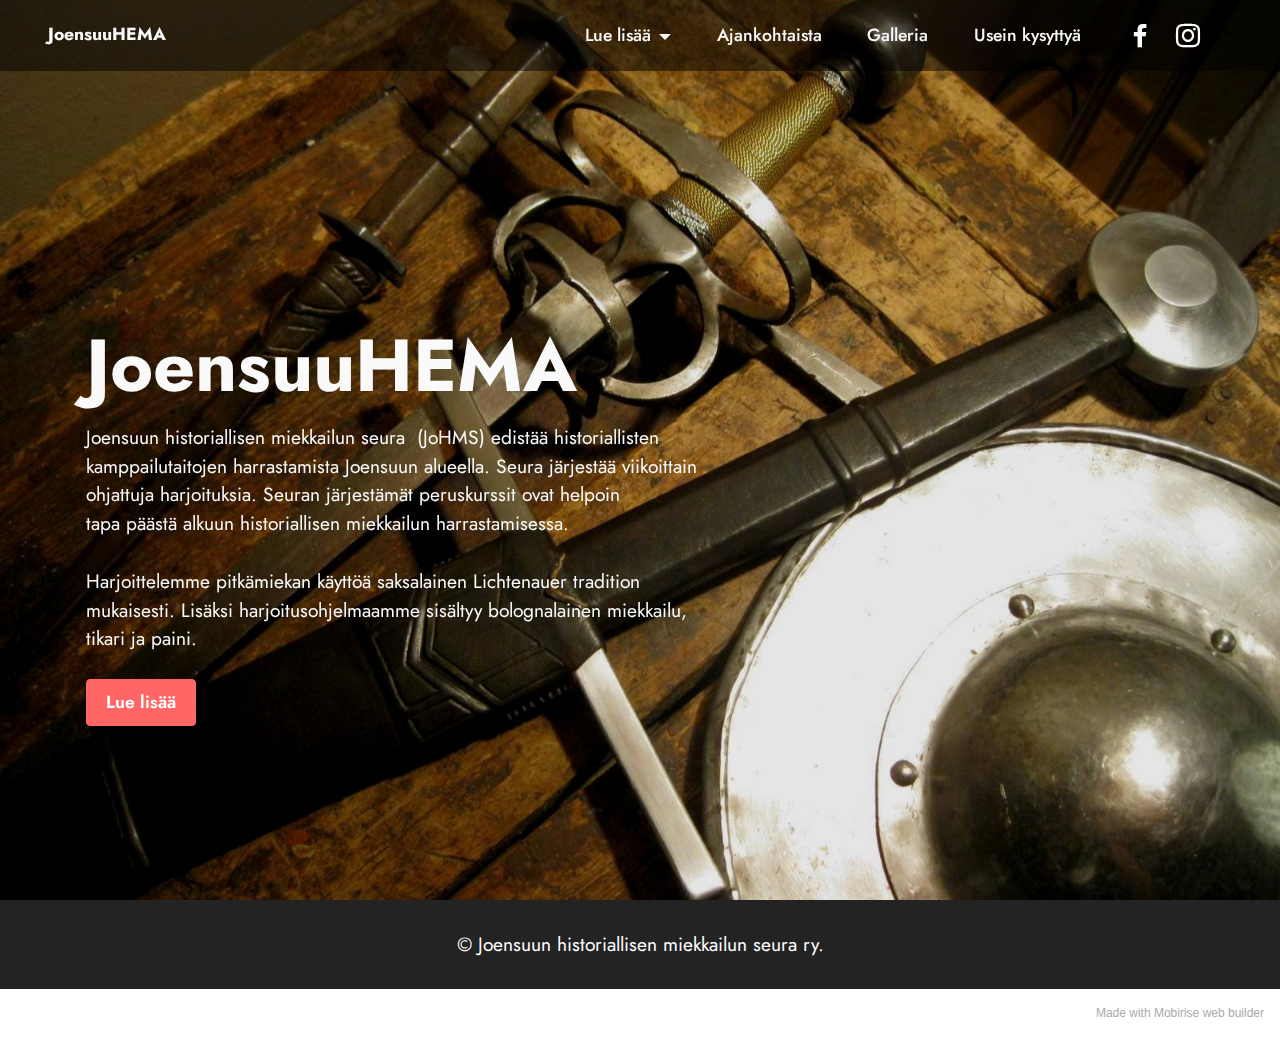
==== index.html @ f4317c6a "eka lataus" ====
<!DOCTYPE html>
<html  >
<head>
  <!-- Site made with Mobirise Website Builder v5.2.0, https://mobirise.com -->
  <meta charset="UTF-8">
  <meta http-equiv="X-UA-Compatible" content="IE=edge">
  <meta name="generator" content="Mobirise v5.2.0, mobirise.com">
  <meta name="viewport" content="width=device-width, initial-scale=1, minimum-scale=1">
  <link rel="shortcut icon" href="assets/images/logo.png" type="image/x-icon">
  <meta name="description" content="">
  
  
  <title>Home</title>
  <link rel="stylesheet" href="assets/tether/tether.min.css">
  <link rel="stylesheet" href="assets/bootstrap/css/bootstrap.min.css">
  <link rel="stylesheet" href="assets/bootstrap/css/bootstrap-grid.min.css">
  <link rel="stylesheet" href="assets/bootstrap/css/bootstrap-reboot.min.css">
  <link rel="stylesheet" href="assets/web/assets/gdpr-plugin/gdpr-styles.css">
  <link rel="stylesheet" href="assets/dropdown/css/style.css">
  <link rel="stylesheet" href="assets/socicon/css/styles.css">
  <link rel="stylesheet" href="assets/theme/css/style.css">
  <link rel="preload" as="style" href="assets/mobirise/css/mbr-additional.css"><link rel="stylesheet" href="assets/mobirise/css/mbr-additional.css" type="text/css">
  
  
  
  
</head>
<body>
  
  <section class="menu menu3 cid-siMtjg2NMk" once="menu" id="menu3-1">
    
    <nav class="navbar navbar-dropdown navbar-fixed-top navbar-expand-lg">
        <div class="container-fluid">
            <div class="navbar-brand">
                
                <span class="navbar-caption-wrap"><a class="navbar-caption text-white text-primary display-4" href="index.html">JoensuuHEMA</a></span>
            </div>
            <button class="navbar-toggler" type="button" data-toggle="collapse" data-target="#navbarSupportedContent" aria-controls="navbarNavAltMarkup" aria-expanded="false" aria-label="Toggle navigation">
                <div class="hamburger">
                    <span></span>
                    <span></span>
                    <span></span>
                    <span></span>
                </div>
            </button>
            <div class="collapse navbar-collapse" id="navbarSupportedContent">
                <ul class="navbar-nav nav-dropdown nav-right" data-app-modern-menu="true"><li class="nav-item dropdown"><a class="nav-link link text-white text-primary dropdown-toggle display-4" href="#" data-toggle="dropdown-submenu" aria-expanded="false">Lue lisää</a><div class="dropdown-menu"><a class="text-white text-primary dropdown-item display-4" href="readmore.html" aria-expanded="false">Tietoa lajista</a><a class="text-white text-primary dropdown-item display-4" href="contact.html">Ota yhteyttä</a></div></li>
                    <li class="nav-item"><a class="nav-link link text-white text-primary display-4" href="needtoknow.html">Ajankohtaista</a></li><li class="nav-item"><a class="nav-link link text-white text-primary display-4" href="gallery.html">Galleria</a></li>
                    <li class="nav-item"><a class="nav-link link text-white text-primary display-4" href="faq.html" aria-expanded="false">Usein kysyttyä</a>
                    </li></ul>
                <div class="icons-menu">
                    <a class="iconfont-wrapper" href="https://www.facebook.com/joensuuhms" target="_blank">
                        <span class="p-2 mbr-iconfont socicon-facebook socicon"></span>
                    </a>
                    <a class="iconfont-wrapper" href="https://www.instagram.com/joensuuhms/" target="_blank">
                        <span class="p-2 mbr-iconfont socicon-instagram socicon"></span>
                    </a>
                    
                    
                </div>
                
            </div>
        </div>
    </nav>
</section>

<section class="header1 cid-siMtefG9Xg mbr-fullscreen mbr-parallax-background" id="header1-0">

    

    

    <div class="container">
        <div class="row">
            <div class="col-12 col-lg-7">
                <h1 class="mbr-section-title mbr-fonts-style mb-3 display-1"><strong><br></strong><br><strong>JoensuuHEMA</strong></h1>
                
                <p class="mbr-text mbr-fonts-style display-7">Joensuun historiallisen miekkailun seura &nbsp;(JoHMS) edistää historiallisten kamppailutaitojen harrastamista Joensuun alueella.&nbsp;Seura järjestää viikoittain ohjattuja harjoituksia. Seuran järjestämät peruskurssit ovat helpoin tapa&nbsp;päästä&nbsp;alkuun historiallisen miekkailun harrastamisessa.<br><br>Harjoittelemme pitkämiekan käyttöä saksalainen Lichtenauer tradition mukaisesti. Lisäksi harjoitusohjelmaamme sisältyy bolognalainen miekkailu, tikari ja paini.</p>
                <div class="mbr-section-btn mt-3"><a class="btn btn-secondary display-4" href="readmore.html">Lue lisää</a></div>
            </div>
        </div>
    </div>
</section>

<section class="footer7 cid-siNSGOagMr" once="footers" id="footer7-g">

    

    

    <div class="container">
        <div class="media-container-row align-center mbr-white">
            <div class="col-12">
                <p class="mbr-text mb-0 mbr-fonts-style display-7">
                    © Joensuun historiallisen miekkailun seura ry.</p>
            </div>
        </div>
    </div>
</section><section style="background-color: #fff; font-family: -apple-system, BlinkMacSystemFont, 'Segoe UI', 'Roboto', 'Helvetica Neue', Arial, sans-serif; color:#aaa; font-size:12px; padding: 0; align-items: center; display: flex;"><a href="https://mobirise.site/w" style="flex: 1 1; height: 3rem; padding-left: 1rem;"></a><p style="flex: 0 0 auto; margin:0; padding-right:1rem;">Made with Mobirise <a href="https://mobirise.site/j" style="color:#aaa;">web</a> builder</p></section><script src="assets/web/assets/jquery/jquery.min.js"></script>  <script src="assets/popper/popper.min.js"></script>  <script src="assets/tether/tether.min.js"></script>  <script src="assets/bootstrap/js/bootstrap.min.js"></script>  <script src="assets/web/assets/cookies-alert-plugin/cookies-alert-core.js"></script>  <script src="assets/web/assets/cookies-alert-plugin/cookies-alert-script.js"></script>  <script src="assets/smoothscroll/smooth-scroll.js"></script>  <script src="assets/dropdown/js/nav-dropdown.js"></script>  <script src="assets/dropdown/js/navbar-dropdown.js"></script>  <script src="assets/touchswipe/jquery.touch-swipe.min.js"></script>  <script src="assets/parallax/jarallax.min.js"></script>  <script src="assets/theme/js/script.js"></script>  
  
  
<input name="cookieData" type="hidden" data-cookie-customDialogSelector='null' data-cookie-colorText='#424a4d' data-cookie-colorBg='rgba(234, 239, 241, 0.99)' data-cookie-textButton='Agree' data-cookie-colorButton='' data-cookie-colorLink='#424a4d' data-cookie-underlineLink='true' data-cookie-text="We use cookies to give you the best experience. Read our <a href='privacy.html'>cookie policy</a>.">
  </body>
</html>
---- assets/web/assets/gdpr-plugin/gdpr-styles.css ----
.gdpr-block {
    padding: 10px;
    font-size: 14px;
    display: block;
    width: 100%;
    text-align: center;
}
.gdpr-block.covert {
	display: none;
}
.textGDPR {
    position: relative;
}
.gdpr-block label span.textGDPR input[name='gdpr']{
    width: 15px;
    height: 15px;
    margin: 0;
    position: absolute;
    top: 3px;
    left: -20px;
}
.gdpr-block label {
    color: #a7a7a7;
    vertical-align: middle;
    user-select: none;
    margin-bottom: 0;
}
---- assets/dropdown/css/style.css ----
.navbar-dropdown {
  left: 0;
  padding: 0;
  position: absolute;
  right: 0;
  top: 0;
  transition: all 0.45s ease;
  z-index: 1030;
  background: #282828; }
  .navbar-dropdown .navbar-logo {
    margin-right: 0.8rem;
    transition: margin 0.3s ease-in-out;
    vertical-align: middle; }
    .navbar-dropdown .navbar-logo img {
      height: 3.125rem;
      transition: all 0.3s ease-in-out; }
    .navbar-dropdown .navbar-logo.mbr-iconfont {
      font-size: 3.125rem;
      line-height: 3.125rem; }
  .navbar-dropdown .navbar-caption {
    font-weight: 700;
    white-space: normal;
    vertical-align: -4px;
    line-height: 3.125rem !important; }
    .navbar-dropdown .navbar-caption, .navbar-dropdown .navbar-caption:hover {
      color: inherit;
      text-decoration: none; }
  .navbar-dropdown .mbr-iconfont + .navbar-caption {
    vertical-align: -1px; }
  .navbar-dropdown.navbar-fixed-top {
    position: fixed; }
  .navbar-dropdown .navbar-brand span {
    vertical-align: -4px; }
  .navbar-dropdown.bg-color.transparent {
    background: none; }
  .navbar-dropdown.navbar-short .navbar-brand {
    padding: 0.625rem 0; }
    .navbar-dropdown.navbar-short .navbar-brand span {
      vertical-align: -1px; }
  .navbar-dropdown.navbar-short .navbar-caption {
    line-height: 2.375rem !important;
    vertical-align: -2px; }
  .navbar-dropdown.navbar-short .navbar-logo {
    margin-right: 0.5rem; }
    .navbar-dropdown.navbar-short .navbar-logo img {
      height: 2.375rem; }
    .navbar-dropdown.navbar-short .navbar-logo.mbr-iconfont {
      font-size: 2.375rem;
      line-height: 2.375rem; }
  .navbar-dropdown.navbar-short .mbr-table-cell {
    height: 3.625rem; }
  .navbar-dropdown .navbar-close {
    left: 0.6875rem;
    position: fixed;
    top: 0.75rem;
    z-index: 1000; }
  .navbar-dropdown .hamburger-icon {
    content: "";
    display: inline-block;
    vertical-align: middle;
    width: 16px;
    -webkit-box-shadow: 0 -6px 0 1px #282828,0 0 0 1px #282828,0 6px 0 1px #282828;
    -moz-box-shadow: 0 -6px 0 1px #282828,0 0 0 1px #282828,0 6px 0 1px #282828;
    box-shadow: 0 -6px 0 1px #282828,0 0 0 1px #282828,0 6px 0 1px #282828; }

.dropdown-menu .dropdown-toggle[data-toggle="dropdown-submenu"]::after {
  border-bottom: 0.35em solid transparent;
  border-left: 0.35em solid;
  border-right: 0;
  border-top: 0.35em solid transparent;
  margin-left: 0.3rem; }

.dropdown-menu .dropdown-item:focus {
  outline: 0; }

.nav-dropdown {
  font-size: 0.75rem;
  font-weight: 500;
  height: auto !important; }
  .nav-dropdown .nav-btn {
    padding-left: 1rem; }
  .nav-dropdown .link {
    margin: .667em 1.667em;
    font-weight: 500;
    padding: 0;
    transition: color .2s ease-in-out; }
    .nav-dropdown .link.dropdown-toggle {
      margin-right: 2.583em; }
      .nav-dropdown .link.dropdown-toggle::after {
        margin-left: .25rem;
        border-top: 0.35em solid;
        border-right: 0.35em solid transparent;
        border-left: 0.35em solid transparent;
        border-bottom: 0; }
      .nav-dropdown .link.dropdown-toggle[aria-expanded="true"] {
        margin: 0;
        padding: 0.667em 3.263em  0.667em 1.667em; }
  .nav-dropdown .link::after,
  .nav-dropdown .dropdown-item::after {
    color: inherit; }
  .nav-dropdown .btn {
    font-size: 0.75rem;
    font-weight: 700;
    letter-spacing: 0;
    margin-bottom: 0;
    padding-left: 1.25rem;
    padding-right: 1.25rem; }
  .nav-dropdown .dropdown-menu {
    border-radius: 0;
    border: 0;
    left: 0;
    margin: 0;
    padding-bottom: 1.25rem;
    padding-top: 1.25rem;
    position: relative; }
  .nav-dropdown .dropdown-submenu {
    margin-left: 0.125rem;
    top: 0; }
  .nav-dropdown .dropdown-item {
    font-weight: 500;
    line-height: 2;
    padding: 0.3846em 4.615em 0.3846em 1.5385em;
    position: relative;
    transition: color .2s ease-in-out, background-color .2s ease-in-out; }
    .nav-dropdown .dropdown-item::after {
      margin-top: -0.3077em;
      position: absolute;
      right: 1.1538em;
      top: 50%; }
    .nav-dropdown .dropdown-item:focus, .nav-dropdown .dropdown-item:hover {
      background: none; }

@media (max-width: 767px) {
  .nav-dropdown.navbar-toggleable-sm {
    bottom: 0;
    display: none;
    left: 0;
    overflow-x: hidden;
    position: fixed;
    top: 0;
    transform: translateX(-100%);
    -ms-transform: translateX(-100%);
    -webkit-transform: translateX(-100%);
    width: 18.75rem;
    z-index: 999; } }
.nav-dropdown.navbar-toggleable-xl {
  bottom: 0;
  display: none;
  left: 0;
  overflow-x: hidden;
  position: fixed;
  top: 0;
  transform: translateX(-100%);
  -ms-transform: translateX(-100%);
  -webkit-transform: translateX(-100%);
  width: 18.75rem;
  z-index: 999; }

.nav-dropdown-sm {
  display: block !important;
  overflow-x: hidden;
  overflow: auto;
  padding-top: 3.875rem; }
  .nav-dropdown-sm::after {
    content: "";
    display: block;
    height: 3rem;
    width: 100%; }
  .nav-dropdown-sm.collapse.in ~ .navbar-close {
    display: block !important; }
  .nav-dropdown-sm.collapsing, .nav-dropdown-sm.collapse.in {
    transform: translateX(0);
    -ms-transform: translateX(0);
    -webkit-transform: translateX(0);
    transition: all 0.25s ease-out;
    -webkit-transition: all 0.25s ease-out;
    background: #282828; }
  .nav-dropdown-sm.collapsing[aria-expanded="false"] {
    transform: translateX(-100%);
    -ms-transform: translateX(-100%);
    -webkit-transform: translateX(-100%); }
  .nav-dropdown-sm .nav-item {
    display: block;
    margin-left: 0 !important;
    padding-left: 0; }
  .nav-dropdown-sm .link,
  .nav-dropdown-sm .dropdown-item {
    border-top: 1px dotted rgba(255, 255, 255, 0.1);
    font-size: 0.8125rem;
    line-height: 1.6;
    margin: 0 !important;
    padding: 0.875rem 2.4rem 0.875rem 1.5625rem !important;
    position: relative;
    white-space: normal; }
    .nav-dropdown-sm .link:focus, .nav-dropdown-sm .link:hover,
    .nav-dropdown-sm .dropdown-item:focus,
    .nav-dropdown-sm .dropdown-item:hover {
      background: rgba(0, 0, 0, 0.2) !important;
      color: #c0a375; }
  .nav-dropdown-sm .nav-btn {
    position: relative;
    padding: 1.5625rem 1.5625rem 0 1.5625rem; }
    .nav-dropdown-sm .nav-btn::before {
      border-top: 1px dotted rgba(255, 255, 255, 0.1);
      content: "";
      left: 0;
      position: absolute;
      top: 0;
      width: 100%; }
    .nav-dropdown-sm .nav-btn + .nav-btn {
      padding-top: 0.625rem; }
      .nav-dropdown-sm .nav-btn + .nav-btn::before {
        display: none; }
  .nav-dropdown-sm .btn {
    padding: 0.625rem 0; }
  .nav-dropdown-sm .dropdown-toggle[data-toggle="dropdown-submenu"]::after {
    margin-left: .25rem;
    border-top: 0.35em solid;
    border-right: 0.35em solid transparent;
    border-left: 0.35em solid transparent;
    border-bottom: 0; }
  .nav-dropdown-sm .dropdown-toggle[data-toggle="dropdown-submenu"][aria-expanded="true"]::after {
    border-top: 0;
    border-right: 0.35em solid transparent;
    border-left: 0.35em solid transparent;
    border-bottom: 0.35em solid; }
  .nav-dropdown-sm .dropdown-menu {
    margin: 0;
    padding: 0;
    position: relative;
    top: 0;
    left: 0;
    width: 100%;
    border: 0;
    float: none;
    border-radius: 0;
    background: none; }
  .nav-dropdown-sm .dropdown-submenu {
    left: 100%;
    margin-left: 0.125rem;
    margin-top: -1.25rem;
    top: 0; }

.navbar-toggleable-sm .nav-dropdown .dropdown-menu {
  position: absolute; }

.navbar-toggleable-sm .nav-dropdown .dropdown-submenu {
  left: 100%;
  margin-left: 0.125rem;
  margin-top: -1.25rem;
  top: 0; }

.navbar-toggleable-sm.opened .nav-dropdown .dropdown-menu {
  position: relative; }

.navbar-toggleable-sm.opened .nav-dropdown .dropdown-submenu {
  left: 0;
  margin-left: 00rem;
  margin-top: 0rem;
  top: 0; }

.is-builder .nav-dropdown.collapsing {
  transition: none !important; }

/*# sourceMappingURL=style.css.map */
---- assets/socicon/css/styles.css ----
@charset "UTF-8";

@font-face {
  font-family: 'Socicon';
  src:  url('../fonts/socicon.eot');
  src:  url('../fonts/socicon.eot?#iefix') format('embedded-opentype'),
    url('../fonts/socicon.woff2') format('woff2'),
    url('../fonts/socicon.ttf') format('truetype'),
    url('../fonts/socicon.woff') format('woff'),
    url('../fonts/socicon.svg#socicon') format('svg');
  font-weight: normal;
  font-style: normal;
}

[data-icon]:before {
  font-family: "socicon" !important;
  content: attr(data-icon);
  font-style: normal !important;
  font-weight: normal !important;
  font-variant: normal !important;
  text-transform: none !important;
  speak: none;
  line-height: 1;
  -webkit-font-smoothing: antialiased;
  -moz-osx-font-smoothing: grayscale;
}

[class^="socicon-"], [class*=" socicon-"] {
  /* use !important to prevent issues with browser extensions that change fonts */
  font-family: 'Socicon' !important;
  speak: none;
  font-style: normal;
  font-weight: normal;
  font-variant: normal;
  text-transform: none;
  line-height: 1;

  /* Better Font Rendering =========== */
  -webkit-font-smoothing: antialiased;
  -moz-osx-font-smoothing: grayscale;
}

.socicon-eitaa:before {
  content: "\e97c";
}
.socicon-soroush:before {
  content: "\e97d";
}
.socicon-bale:before {
  content: "\e97e";
}
.socicon-zazzle:before {
  content: "\e97b";
}
.socicon-society6:before {
  content: "\e97a";
}
.socicon-redbubble:before {
  content: "\e979";
}
.socicon-avvo:before {
  content: "\e978";
}
.socicon-stitcher:before {
  content: "\e977";
}
.socicon-googlehangouts:before {
  content: "\e974";
}
.socicon-dlive:before {
  content: "\e975";
}
.socicon-vsco:before {
  content: "\e976";
}
.socicon-flipboard:before {
  content: "\e973";
}
.socicon-ubuntu:before {
  content: "\e958";
}
.socicon-artstation:before {
  content: "\e959";
}
.socicon-invision:before {
  content: "\e95a";
}
.socicon-torial:before {
  content: "\e95b";
}
.socicon-collectorz:before {
  content: "\e95c";
}
.socicon-seenthis:before {
  content: "\e95d";
}
.socicon-googleplaymusic:before {
  content: "\e95e";
}
.socicon-debian:before {
  content: "\e95f";
}
.socicon-filmfreeway:before {
  content: "\e960";
}
.socicon-gnome:before {
  content: "\e961";
}
.socicon-itchio:before {
  content: "\e962";
}
.socicon-jamendo:before {
  content: "\e963";
}
.socicon-mix:before {
  content: "\e964";
}
.socicon-sharepoint:before {
  content: "\e965";
}
.socicon-tinder:before {
  content: "\e966";
}
.socicon-windguru:before {
  content: "\e967";
}
.socicon-cdbaby:before {
  content: "\e968";
}
.socicon-elementaryos:before {
  content: "\e969";
}
.socicon-stage32:before {
  content: "\e96a";
}
.socicon-tiktok:before {
  content: "\e96b";
}
.socicon-gitter:before {
  content: "\e96c";
}
.socicon-letterboxd:before {
  content: "\e96d";
}
.socicon-threema:before {
  content: "\e96e";
}
.socicon-splice:before {
  content: "\e96f";
}
.socicon-metapop:before {
  content: "\e970";
}
.socicon-naver:before {
  content: "\e971";
}
.socicon-remote:before {
  content: "\e972";
}
.socicon-internet:before {
  content: "\e957";
}
.socicon-moddb:before {
  content: "\e94b";
}
.socicon-indiedb:before {
  content: "\e94c";
}
.socicon-traxsource:before {
  content: "\e94d";
}
.socicon-gamefor:before {
  content: "\e94e";
}
.socicon-pixiv:before {
  content: "\e94f";
}
.socicon-myanimelist:before {
  content: "\e950";
}
.socicon-blackberry:before {
  content: "\e951";
}
.socicon-wickr:before {
  content: "\e952";
}
.socicon-spip:before {
  content: "\e953";
}
.socicon-napster:before {
  content: "\e954";
}
.socicon-beatport:before {
  content: "\e955";
}
.socicon-hackerone:before {
  content: "\e956";
}
.socicon-hackernews:before {
  content: "\e946";
}
.socicon-smashwords:before {
  content: "\e947";
}
.socicon-kobo:before {
  content: "\e948";
}
.socicon-bookbub:before {
  content: "\e949";
}
.socicon-mailru:before {
  content: "\e94a";
}
.socicon-gitlab:before {
  content: "\e945";
}
.socicon-instructables:before {
  content: "\e944";
}
.socicon-portfolio:before {
  content: "\e943";
}
.socicon-codered:before {
  content: "\e940";
}
.socicon-origin:before {
  content: "\e941";
}
.socicon-nextdoor:before {
  content: "\e942";
}
.socicon-udemy:before {
  content: "\e93f";
}
.socicon-livemaster:before {
  content: "\e93e";
}
.socicon-crunchbase:before {
  content: "\e93b";
}
.socicon-homefy:before {
  content: "\e93c";
}
.socicon-calendly:before {
  content: "\e93d";
}
.socicon-realtor:before {
  content: "\e90f";
}
.socicon-tidal:before {
  content: "\e910";
}
.socicon-qobuz:before {
  content: "\e911";
}
.socicon-natgeo:before {
  content: "\e912";
}
.socicon-mastodon:before {
  content: "\e913";
}
.socicon-unsplash:before {
  content: "\e914";
}
.socicon-homeadvisor:before {
  content: "\e915";
}
.socicon-angieslist:before {
  content: "\e916";
}
.socicon-codepen:before {
  content: "\e917";
}
.socicon-slack:before {
  content: "\e918";
}
.socicon-openaigym:before {
  content: "\e919";
}
.socicon-logmein:before {
  content: "\e91a";
}
.socicon-fiverr:before {
  content: "\e91b";
}
.socicon-gotomeeting:before {
  content: "\e91c";
}
.socicon-aliexpress:before {
  content: "\e91d";
}
.socicon-guru:before {
  content: "\e91e";
}
.socicon-appstore:before {
  content: "\e91f";
}
.socicon-homes:before {
  content: "\e920";
}
.socicon-zoom:before {
  content: "\e921";
}
.socicon-alibaba:before {
  content: "\e922";
}
.socicon-craigslist:before {
  content: "\e923";
}
.socicon-wix:before {
  content: "\e924";
}
.socicon-redfin:before {
  content: "\e925";
}
.socicon-googlecalendar:before {
  content: "\e926";
}
.socicon-shopify:before {
  content: "\e927";
}
.socicon-freelancer:before {
  content: "\e928";
}
.socicon-seedrs:before {
  content: "\e929";
}
.socicon-bing:before {
  content: "\e92a";
}
.socicon-doodle:before {
  content: "\e92b";
}
.socicon-bonanza:before {
  content: "\e92c";
}
.socicon-squarespace:before {
  content: "\e92d";
}
.socicon-toptal:before {
  content: "\e92e";
}
.socicon-gust:before {
  content: "\e92f";
}
.socicon-ask:before {
  content: "\e930";
}
.socicon-trulia:before {
  content: "\e931";
}
.socicon-loomly:before {
  content: "\e932";
}
.socicon-ghost:before {
  content: "\e933";
}
.socicon-upwork:before {
  content: "\e934";
}
.socicon-fundable:before {
  content: "\e935";
}
.socicon-booking:before {
  content: "\e936";
}
.socicon-googlemaps:before {
  content: "\e937";
}
.socicon-zillow:before {
  content: "\e938";
}
.socicon-niconico:before {
  content: "\e939";
}
.socicon-toneden:before {
  content: "\e93a";
}
.socicon-augment:before {
  content: "\e908";
}
.socicon-bitbucket:before {
  content: "\e909";
}
.socicon-fyuse:before {
  content: "\e90a";
}
.socicon-yt-gaming:before {
  content: "\e90b";
}
.socicon-sketchfab:before {
  content: "\e90c";
}
.socicon-mobcrush:before {
  content: "\e90d";
}
.socicon-microsoft:before {
  content: "\e90e";
}
.socicon-pandora:before {
  content: "\e907";
}
.socicon-messenger:before {
  content: "\e906";
}
.socicon-gamewisp:before {
  content: "\e905";
}
.socicon-bloglovin:before {
  content: "\e904";
}
.socicon-tunein:before {
  content: "\e903";
}
.socicon-gamejolt:before {
  content: "\e901";
}
.socicon-trello:before {
  content: "\e902";
}
.socicon-spreadshirt:before {
  content: "\e900";
}
.socicon-500px:before {
  content: "\e000";
}
.socicon-8tracks:before {
  content: "\e001";
}
.socicon-airbnb:before {
  content: "\e002";
}
.socicon-alliance:before {
  content: "\e003";
}
.socicon-amazon:before {
  content: "\e004";
}
.socicon-amplement:before {
  content: "\e005";
}
.socicon-android:before {
  content: "\e006";
}
.socicon-angellist:before {
  content: "\e007";
}
.socicon-apple:before {
  content: "\e008";
}
.socicon-appnet:before {
  content: "\e009";
}
.socicon-baidu:before {
  content: "\e00a";
}
.socicon-bandcamp:before {
  content: "\e00b";
}
.socicon-battlenet:before {
  content: "\e00c";
}
.socicon-mixer:before {
  content: "\e00d";
}
.socicon-bebee:before {
  content: "\e00e";
}
.socicon-bebo:before {
  content: "\e00f";
}
.socicon-behance:before {
  content: "\e010";
}
.socicon-blizzard:before {
  content: "\e011";
}
.socicon-blogger:before {
  content: "\e012";
}
.socicon-buffer:before {
  content: "\e013";
}
.socicon-chrome:before {
  content: "\e014";
}
.socicon-coderwall:before {
  content: "\e015";
}
.socicon-curse:before {
  content: "\e016";
}
.socicon-dailymotion:before {
  content: "\e017";
}
.socicon-deezer:before {
  content: "\e018";
}
.socicon-delicious:before {
  content: "\e019";
}
.socicon-deviantart:before {
  content: "\e01a";
}
.socicon-diablo:before {
  content: "\e01b";
}
.socicon-digg:before {
  content: "\e01c";
}
.socicon-discord:before {
  content: "\e01d";
}
.socicon-disqus:before {
  content: "\e01e";
}
.socicon-douban:before {
  content: "\e01f";
}
.socicon-draugiem:before {
  content: "\e020";
}
.socicon-dribbble:before {
  content: "\e021";
}
.socicon-drupal:before {
  content: "\e022";
}
.socicon-ebay:before {
  content: "\e023";
}
.socicon-ello:before {
  content: "\e024";
}
.socicon-endomodo:before {
  content: "\e025";
}
.socicon-envato:before {
  content: "\e026";
}
.socicon-etsy:before {
  content: "\e027";
}
.socicon-facebook:before {
  content: "\e028";
}
.socicon-feedburner:before {
  content: "\e029";
}
.socicon-filmweb:before {
  content: "\e02a";
}
.socicon-firefox:before {
  content: "\e02b";
}
.socicon-flattr:before {
  content: "\e02c";
}
.socicon-flickr:before {
  content: "\e02d";
}
.socicon-formulr:before {
  content: "\e02e";
}
.socicon-forrst:before {
  content: "\e02f";
}
.socicon-foursquare:before {
  content: "\e030";
}
.socicon-friendfeed:before {
  content: "\e031";
}
.socicon-github:before {
  content: "\e032";
}
.socicon-goodreads:before {
  content: "\e033";
}
.socicon-google:before {
  content: "\e034";
}
.socicon-googlescholar:before {
  content: "\e035";
}
.socicon-googlegroups:before {
  content: "\e036";
}
.socicon-googlephotos:before {
  content: "\e037";
}
.socicon-googleplus:before {
  content: "\e038";
}
.socicon-grooveshark:before {
  content: "\e039";
}
.socicon-hackerrank:before {
  content: "\e03a";
}
.socicon-hearthstone:before {
  content: "\e03b";
}
.socicon-hellocoton:before {
  content: "\e03c";
}
.socicon-heroes:before {
  content: "\e03d";
}
.socicon-smashcast:before {
  content: "\e03e";
}
.socicon-horde:before {
  content: "\e03f";
}
.socicon-houzz:before {
  content: "\e040";
}
.socicon-icq:before {
  content: "\e041";
}
.socicon-identica:before {
  content: "\e042";
}
.socicon-imdb:before {
  content: "\e043";
}
.socicon-instagram:before {
  content: "\e044";
}
.socicon-issuu:before {
  content: "\e045";
}
.socicon-istock:before {
  content: "\e046";
}
.socicon-itunes:before {
  content: "\e047";
}
.socicon-keybase:before {
  content: "\e048";
}
.socicon-lanyrd:before {
  content: "\e049";
}
.socicon-lastfm:before {
  content: "\e04a";
}
.socicon-line:before {
  content: "\e04b";
}
.socicon-linkedin:before {
  content: "\e04c";
}
.socicon-livejournal:before {
  content: "\e04d";
}
.socicon-lyft:before {
  content: "\e04e";
}
.socicon-macos:before {
  content: "\e04f";
}
.socicon-mail:before {
  content: "\e050";
}
.socicon-medium:before {
  content: "\e051";
}
.socicon-meetup:before {
  content: "\e052";
}
.socicon-mixcloud:before {
  content: "\e053";
}
.socicon-modelmayhem:before {
  content: "\e054";
}
.socicon-mumble:before {
  content: "\e055";
}
.socicon-myspace:before {
  content: "\e056";
}
.socicon-newsvine:before {
  content: "\e057";
}
.socicon-nintendo:before {
  content: "\e058";
}
.socicon-npm:before {
  content: "\e059";
}
.socicon-odnoklassniki:before {
  content: "\e05a";
}
.socicon-openid:before {
  content: "\e05b";
}
.socicon-opera:before {
  content: "\e05c";
}
.socicon-outlook:before {
  content: "\e05d";
}
.socicon-overwatch:before {
  content: "\e05e";
}
.socicon-patreon:before {
  content: "\e05f";
}
.socicon-paypal:before {
  content: "\e060";
}
.socicon-periscope:before {
  content: "\e061";
}
.socicon-persona:before {
  content: "\e062";
}
.socicon-pinterest:before {
  content: "\e063";
}
.socicon-play:before {
  content: "\e064";
}
.socicon-player:before {
  content: "\e065";
}
.socicon-playstation:before {
  content: "\e066";
}
.socicon-pocket:before {
  content: "\e067";
}
.socicon-qq:before {
  content: "\e068";
}
.socicon-quora:before {
  content: "\e069";
}
.socicon-raidcall:before {
  content: "\e06a";
}
.socicon-ravelry:before {
  content: "\e06b";
}
.socicon-reddit:before {
  content: "\e06c";
}
.socicon-renren:before {
  content: "\e06d";
}
.socicon-researchgate:before {
  content: "\e06e";
}
.socicon-residentadvisor:before {
  content: "\e06f";
}
.socicon-reverbnation:before {
  content: "\e070";
}
.socicon-rss:before {
  content: "\e071";
}
.socicon-sharethis:before {
  content: "\e072";
}
.socicon-skype:before {
  content: "\e073";
}
.socicon-slideshare:before {
  content: "\e074";
}
.socicon-smugmug:before {
  content: "\e075";
}
.socicon-snapchat:before {
  content: "\e076";
}
.socicon-songkick:before {
  content: "\e077";
}
.socicon-soundcloud:before {
  content: "\e078";
}
.socicon-spotify:before {
  content: "\e079";
}
.socicon-stackexchange:before {
  content: "\e07a";
}
.socicon-stackoverflow:before {
  content: "\e07b";
}
.socicon-starcraft:before {
  content: "\e07c";
}
.socicon-stayfriends:before {
  content: "\e07d";
}
.socicon-steam:before {
  content: "\e07e";
}
.socicon-storehouse:before {
  content: "\e07f";
}
.socicon-strava:before {
  content: "\e080";
}
.socicon-streamjar:before {
  content: "\e081";
}
.socicon-stumbleupon:before {
  content: "\e082";
}
.socicon-swarm:before {
  content: "\e083";
}
.socicon-teamspeak:before {
  content: "\e084";
}
.socicon-teamviewer:before {
  content: "\e085";
}
.socicon-technorati:before {
  content: "\e086";
}
.socicon-telegram:before {
  content: "\e087";
}
.socicon-tripadvisor:before {
  content: "\e088";
}
.socicon-tripit:before {
  content: "\e089";
}
.socicon-triplej:before {
  content: "\e08a";
}
.socicon-tumblr:before {
  content: "\e08b";
}
.socicon-twitch:before {
  content: "\e08c";
}
.socicon-twitter:before {
  content: "\e08d";
}
.socicon-uber:before {
  content: "\e08e";
}
.socicon-ventrilo:before {
  content: "\e08f";
}
.socicon-viadeo:before {
  content: "\e090";
}
.socicon-viber:before {
  content: "\e091";
}
.socicon-viewbug:before {
  content: "\e092";
}
.socicon-vimeo:before {
  content: "\e093";
}
.socicon-vine:before {
  content: "\e094";
}
.socicon-vkontakte:before {
  content: "\e095";
}
.socicon-warcraft:before {
  content: "\e096";
}
.socicon-wechat:before {
  content: "\e097";
}
.socicon-weibo:before {
  content: "\e098";
}
.socicon-whatsapp:before {
  content: "\e099";
}
.socicon-wikipedia:before {
  content: "\e09a";
}
.socicon-windows:before {
  content: "\e09b";
}
.socicon-wordpress:before {
  content: "\e09c";
}
.socicon-wykop:before {
  content: "\e09d";
}
.socicon-xbox:before {
  content: "\e09e";
}
.socicon-xing:before {
  content: "\e09f";
}
.socicon-yahoo:before {
  content: "\e0a0";
}
.socicon-yammer:before {
  content: "\e0a1";
}
.socicon-yandex:before {
  content: "\e0a2";
}
.socicon-yelp:before {
  content: "\e0a3";
}
.socicon-younow:before {
  content: "\e0a4";
}
.socicon-youtube:before {
  content: "\e0a5";
}
.socicon-zapier:before {
  content: "\e0a6";
}
.socicon-zerply:before {
  content: "\e0a7";
}
.socicon-zomato:before {
  content: "\e0a8";
}
.socicon-zynga:before {
  content: "\e0a9";
}
---- assets/theme/css/style.css ----
section {
  background-color: #ffffff;
}

body {
  font-style: normal;
  line-height: 1.5;
  font-weight: 400;
  color: #232323;
  position: relative;
}

section,
.container,
.container-fluid {
  position: relative;
  word-wrap: break-word;
}

a.mbr-iconfont:hover {
  text-decoration: none;
}

.article .lead p,
.article .lead ul,
.article .lead ol,
.article .lead pre,
.article .lead blockquote {
  margin-bottom: 0;
}

a {
  font-style: normal;
  font-weight: 400;
  cursor: pointer;
}

a, a:hover {
  text-decoration: none;
}

.mbr-section-title {
  font-style: normal;
  line-height: 1.3;
}

.mbr-section-subtitle {
  line-height: 1.3;
}

.mbr-text {
  font-style: normal;
  line-height: 1.7;
}

h1,
h2,
h3,
h4,
h5,
h6,
.display-1,
.display-2,
.display-4,
.display-5,
.display-7,
span,
p,
a {
  line-height: 1;
  word-break: break-word;
  word-wrap: break-word;
  font-weight: 400;
}

b,
strong {
  font-weight: bold;
}

input:-webkit-autofill, input:-webkit-autofill:hover, input:-webkit-autofill:focus, input:-webkit-autofill:active {
  -webkit-transition-delay: 9999s;
          transition-delay: 9999s;
  -webkit-transition-property: background-color, color;
  transition-property: background-color, color;
}

textarea[type="hidden"] {
  display: none;
}

section {
  background-position: 50% 50%;
  background-repeat: no-repeat;
  background-size: cover;
}

section .mbr-background-video,
section .mbr-background-video-preview {
  position: absolute;
  bottom: 0;
  left: 0;
  right: 0;
  top: 0;
}

.hidden {
  visibility: hidden;
}

.mbr-z-index20 {
  z-index: 20;
}

/*! Base colors */
.mbr-white {
  color: #ffffff;
}

.mbr-black {
  color: #111111;
}

.mbr-bg-white {
  background-color: #ffffff;
}

.mbr-bg-black {
  background-color: #000000;
}

/*! Text-aligns */
.align-left {
  text-align: left;
}

.align-center {
  text-align: center;
}

.align-right {
  text-align: right;
}

/*! Font-weight  */
.mbr-light {
  font-weight: 300;
}

.mbr-regular {
  font-weight: 400;
}

.mbr-semibold {
  font-weight: 500;
}

.mbr-bold {
  font-weight: 700;
}

/*! Media  */
.media-content {
  -ms-flex-preferred-size: 100%;
      flex-basis: 100%;
}

.media-container-row {
  display: -webkit-box;
  display: -ms-flexbox;
  display: flex;
  -webkit-box-orient: horizontal;
  -webkit-box-direction: normal;
      -ms-flex-direction: row;
          flex-direction: row;
  -ms-flex-wrap: wrap;
      flex-wrap: wrap;
  -webkit-box-pack: center;
      -ms-flex-pack: center;
          justify-content: center;
  -ms-flex-line-pack: center;
      align-content: center;
  -webkit-box-align: start;
      -ms-flex-align: start;
          align-items: start;
}

.media-container-row .media-size-item {
  width: 400px;
}

.media-container-column {
  display: -webkit-box;
  display: -ms-flexbox;
  display: flex;
  -webkit-box-orient: vertical;
  -webkit-box-direction: normal;
      -ms-flex-direction: column;
          flex-direction: column;
  -ms-flex-wrap: wrap;
      flex-wrap: wrap;
  -webkit-box-pack: center;
      -ms-flex-pack: center;
          justify-content: center;
  -ms-flex-line-pack: center;
      align-content: center;
  -webkit-box-align: stretch;
      -ms-flex-align: stretch;
          align-items: stretch;
}

.media-container-column > * {
  width: 100%;
}

@media (min-width: 992px) {
  .media-container-row {
    -ms-flex-wrap: nowrap;
        flex-wrap: nowrap;
  }
}

figure {
  margin-bottom: 0;
  overflow: hidden;
}

figure[mbr-media-size] {
  -webkit-transition: width 0.1s;
  transition: width 0.1s;
}

img,
iframe {
  display: block;
  width: 100%;
}

.card {
  background-color: transparent;
  border: none;
}

.card-box {
  width: 100%;
}

.card-img {
  text-align: center;
  -ms-flex-negative: 0;
      flex-shrink: 0;
  -webkit-flex-shrink: 0;
}

.media {
  max-width: 100%;
  margin: 0 auto;
}

.mbr-figure {
  -ms-flex-item-align: center;
      -ms-grid-row-align: center;
      align-self: center;
}

.media-container > div {
  max-width: 100%;
}

.mbr-figure img,
.card-img img {
  width: 100%;
}

@media (max-width: 991px) {
  .media-size-item {
    width: auto !important;
  }
  .media {
    width: auto;
  }
  .mbr-figure {
    width: 100% !important;
  }
}

/*! Buttons */
.mbr-section-btn {
  margin-left: -0.6rem;
  margin-right: -0.6rem;
  font-size: 0;
}

.btn {
  font-weight: 600;
  border-width: 1px;
  font-style: normal;
  margin: 0.6rem 0.6rem;
  white-space: normal;
  -webkit-transition: all 0.2s ease-in-out;
  transition: all 0.2s ease-in-out;
  display: -webkit-inline-box;
  display: -ms-inline-flexbox;
  display: inline-flex;
  -webkit-box-align: center;
      -ms-flex-align: center;
          align-items: center;
  -webkit-box-pack: center;
      -ms-flex-pack: center;
          justify-content: center;
  word-break: break-word;
}

.btn-sm {
  font-weight: 600;
  letter-spacing: 0px;
  -webkit-transition: all 0.3s ease-in-out;
  transition: all 0.3s ease-in-out;
}

.btn-md {
  font-weight: 600;
  letter-spacing: 0px;
  -webkit-transition: all 0.3s ease-in-out;
  transition: all 0.3s ease-in-out;
}

.btn-lg {
  font-weight: 600;
  letter-spacing: 0px;
  -webkit-transition: all 0.3s ease-in-out;
  transition: all 0.3s ease-in-out;
}

.btn-form {
  margin: 0;
}

.btn-form:hover {
  cursor: pointer;
}

nav .mbr-section-btn {
  margin-left: 0rem;
  margin-right: 0rem;
}

/*! Btn icon margin */
.btn .mbr-iconfont,
.btn.btn-sm .mbr-iconfont {
  -webkit-box-ordinal-group: 2;
      -ms-flex-order: 1;
          order: 1;
  cursor: pointer;
  margin-left: 0.5rem;
  vertical-align: sub;
}

.btn.btn-md .mbr-iconfont,
.btn.btn-md .mbr-iconfont {
  margin-left: 0.8rem;
}

.mbr-regular {
  font-weight: 400;
}

.mbr-semibold {
  font-weight: 500;
}

.mbr-bold {
  font-weight: 700;
}

[type="submit"] {
  -webkit-appearance: none;
}

/*! Full-screen */
.mbr-fullscreen .mbr-overlay {
  min-height: 100vh;
}

.mbr-fullscreen {
  display: -webkit-box;
  display: -ms-flexbox;
  display: flex;
  display: -moz-flex;
  display: -ms-flex;
  display: -o-flex;
  -webkit-box-align: center;
      -ms-flex-align: center;
          align-items: center;
  min-height: 100vh;
  padding-top: 3rem;
  padding-bottom: 3rem;
}

/*! Map */
.map {
  height: 25rem;
  position: relative;
}

.map iframe {
  width: 100%;
  height: 100%;
}

/*! Scroll to top arrow */
.mbr-arrow-up {
  bottom: 25px;
  right: 90px;
  position: fixed;
  text-align: right;
  z-index: 5000;
  color: #ffffff;
  font-size: 22px;
}

.mbr-arrow-up a {
  background: rgba(0, 0, 0, 0.2);
  border-radius: 50%;
  color: #fff;
  display: inline-block;
  height: 60px;
  width: 60px;
  border: 2px solid #fff;
  outline-style: none !important;
  position: relative;
  text-decoration: none;
  -webkit-transition: all 0.3s ease-in-out;
  transition: all 0.3s ease-in-out;
  cursor: pointer;
  text-align: center;
}

.mbr-arrow-up a:hover {
  background-color: rgba(0, 0, 0, 0.4);
}

.mbr-arrow-up a i {
  line-height: 60px;
}

.mbr-arrow-up-icon {
  display: block;
  color: #fff;
}

.mbr-arrow-up-icon::before {
  content: "\203a";
  display: inline-block;
  font-family: serif;
  font-size: 22px;
  line-height: 1;
  font-style: normal;
  position: relative;
  top: 6px;
  left: -4px;
  -webkit-transform: rotate(-90deg);
          transform: rotate(-90deg);
}

/*! Arrow Down */
.mbr-arrow {
  position: absolute;
  bottom: 45px;
  left: 50%;
  width: 60px;
  height: 60px;
  cursor: pointer;
  background-color: rgba(80, 80, 80, 0.5);
  border-radius: 50%;
  -webkit-transform: translateX(-50%);
          transform: translateX(-50%);
}

@media (max-width: 767px) {
  .mbr-arrow {
    display: none;
  }
}

.mbr-arrow > a {
  display: inline-block;
  text-decoration: none;
  outline-style: none;
  -webkit-animation: arrowdown 1.7s ease-in-out infinite;
          animation: arrowdown 1.7s ease-in-out infinite;
  color: #ffffff;
}

.mbr-arrow > a > i {
  position: absolute;
  top: -2px;
  left: 15px;
  font-size: 2rem;
}

#scrollToTop a i::before {
  content: "";
  position: absolute;
  display: block;
  border-bottom: 2.5px solid #fff;
  border-left: 2.5px solid #fff;
  width: 27.8%;
  height: 27.8%;
  left: 50%;
  top: 50%;
  -webkit-transform: rotate(135deg);
  transform: translateY(-30%) translateX(-50%) rotate(135deg);
}

@keyframes arrowdown {
  0% {
    -webkit-transform: translateY(0px);
            transform: translateY(0px);
  }
  50% {
    -webkit-transform: translateY(-5px);
            transform: translateY(-5px);
  }
  100% {
    -webkit-transform: translateY(0px);
            transform: translateY(0px);
  }
}

@-webkit-keyframes arrowdown {
  0% {
    -webkit-transform: translateY(0px);
            transform: translateY(0px);
  }
  50% {
    -webkit-transform: translateY(-5px);
            transform: translateY(-5px);
  }
  100% {
    -webkit-transform: translateY(0px);
            transform: translateY(0px);
  }
}

@media (max-width: 500px) {
  .mbr-arrow-up {
    left: 50%;
    right: auto;
  }
}

/*Gradients animation*/
@keyframes gradient-animation {
  from {
    background-position: 0% 100%;
    -webkit-animation-timing-function: ease-in-out;
            animation-timing-function: ease-in-out;
  }
  to {
    background-position: 100% 0%;
    -webkit-animation-timing-function: ease-in-out;
            animation-timing-function: ease-in-out;
  }
}

@-webkit-keyframes gradient-animation {
  from {
    background-position: 0% 100%;
    -webkit-animation-timing-function: ease-in-out;
            animation-timing-function: ease-in-out;
  }
  to {
    background-position: 100% 0%;
    -webkit-animation-timing-function: ease-in-out;
            animation-timing-function: ease-in-out;
  }
}

.bg-gradient {
  background-size: 200% 200%;
  animation: gradient-animation 5s infinite alternate;
  -webkit-animation: gradient-animation 5s infinite alternate;
}

.menu .navbar-brand {
  display: -webkit-flex;
}

.menu .navbar-brand span {
  display: -webkit-box;
  display: -ms-flexbox;
  display: flex;
  display: -webkit-flex;
}

.menu .navbar-brand .navbar-caption-wrap {
  display: -webkit-flex;
}

.menu .navbar-brand .navbar-logo img {
  display: -webkit-flex;
}

@media (min-width: 768px) and (max-width: 991px) {
  .menu .navbar-toggleable-sm .navbar-nav {
    display: -webkit-box;
    display: -ms-flexbox;
  }
}

@media (max-width: 991px) {
  .menu .navbar-collapse {
    max-height: 93.5vh;
  }
  .menu .navbar-collapse.show {
    overflow: auto;
  }
}

@media (min-width: 992px) {
  .menu .navbar-nav.nav-dropdown {
    display: -webkit-flex;
  }
  .menu .navbar-toggleable-sm .navbar-collapse {
    display: -webkit-flex !important;
  }
  .menu .collapsed .navbar-collapse {
    max-height: 93.5vh;
  }
  .menu .collapsed .navbar-collapse.show {
    overflow: auto;
  }
}

@media (max-width: 767px) {
  .menu .navbar-collapse {
    max-height: 80vh;
  }
}

.nav-link .mbr-iconfont {
  margin-right: .5rem;
}

.navbar {
  display: -webkit-flex;
  -webkit-flex-wrap: wrap;
  -webkit-align-items: center;
  -webkit-justify-content: space-between;
}

.navbar-collapse {
  -webkit-flex-basis: 100%;
  -webkit-flex-grow: 1;
  -webkit-align-items: center;
}

.nav-dropdown .link {
  padding: 0.667em 1.667em !important;
  margin: 0 !important;
}

.nav {
  display: -webkit-flex;
  -webkit-flex-wrap: wrap;
}

.row {
  display: -webkit-flex;
  -webkit-flex-wrap: wrap;
}

.justify-content-center {
  -webkit-justify-content: center;
}

.form-inline {
  display: -webkit-flex;
}

.card-wrapper {
  -webkit-flex: 1;
}

.carousel-control {
  z-index: 10;
  display: -webkit-flex;
}

.carousel-controls {
  display: -webkit-flex;
}

.media {
  display: -webkit-flex;
}

.form-group:focus {
  outline: none;
}

.jq-selectbox__select {
  padding: 7px 0;
  position: relative;
}

.jq-selectbox__dropdown {
  overflow: hidden;
  border-radius: 10px;
  position: absolute;
  top: 100%;
  left: 0 !important;
  width: 100% !important;
}

.jq-selectbox__trigger-arrow {
  right: 0;
  -webkit-transform: translateY(-50%);
          transform: translateY(-50%);
}

.jq-selectbox li {
  padding: 1.07em 0.5em;
}

input[type="range"] {
  padding-left: 0 !important;
  padding-right: 0 !important;
}

.modal-dialog,
.modal-content {
  height: 100%;
}

.modal-dialog .carousel-inner {
  height: calc(100vh - 1.75rem);
}

@media (max-width: 575px) {
  .modal-dialog .carousel-inner {
    height: calc(100vh - 1rem);
  }
}

.carousel-item {
  text-align: center;
}

.carousel-item img {
  margin: auto;
}

.navbar-toggler {
  -webkit-align-self: flex-start;
  -ms-flex-item-align: start;
  align-self: flex-start;
  padding: 0.25rem 0.75rem;
  font-size: 1.25rem;
  line-height: 1;
  background: transparent;
  border: 1px solid transparent;
  border-radius: 0.25rem;
}

.navbar-toggler:focus,
.navbar-toggler:hover {
  text-decoration: none;
}

.navbar-toggler-icon {
  display: inline-block;
  width: 1.5em;
  height: 1.5em;
  vertical-align: middle;
  content: "";
  background: no-repeat center center;
  background-size: 100% 100%;
}

.navbar-toggler-left {
  position: absolute;
  left: 1rem;
}

.navbar-toggler-right {
  position: absolute;
  right: 1rem;
}

.card-img {
  width: auto;
}

.menu .navbar.collapsed:not(.beta-menu) {
  -webkit-box-orient: vertical;
  -webkit-box-direction: normal;
      -ms-flex-direction: column;
          flex-direction: column;
}

.carousel-item.active,
.carousel-item-next,
.carousel-item-prev {
  display: -webkit-box;
  display: -ms-flexbox;
  display: flex;
}

.note-air-layout .dropup .dropdown-menu,
.note-air-layout .navbar-fixed-bottom .dropdown .dropdown-menu {
  bottom: initial !important;
}

html,
body {
  height: auto;
  min-height: 100vh;
}

.dropup .dropdown-toggle::after {
  display: none;
}

.form-asterisk {
  font-family: initial;
  position: absolute;
  top: -2px;
  font-weight: normal;
}

.form-control-label {
  position: relative;
  cursor: pointer;
  margin-bottom: 0.357em;
  padding: 0;
}

.alert {
  color: #ffffff;
  border-radius: 0;
  border: 0;
  font-size: 1.1rem;
  line-height: 1.5;
  margin-bottom: 1.875rem;
  padding: 1.25rem;
  position: relative;
  text-align: center;
}

.alert.alert-form::after {
  background-color: inherit;
  bottom: -7px;
  content: "";
  display: block;
  height: 14px;
  left: 50%;
  margin-left: -7px;
  position: absolute;
  -webkit-transform: rotate(45deg);
          transform: rotate(45deg);
  width: 14px;
}

.form-control {
  background-color: #ffffff;
  background-clip: border-box;
  color: #232323;
  line-height: 1rem !important;
  height: auto;
  padding: 0.6rem 1.2rem;
  -webkit-transition: border-color 0.25s ease 0s;
  transition: border-color 0.25s ease 0s;
  border: 1px solid transparent !important;
  border-radius: 4px;
  -webkit-box-shadow: rgba(0, 0, 0, 0.07) 0px 1px 1px 0px, rgba(0, 0, 0, 0.07) 0px 1px 3px 0px, rgba(0, 0, 0, 0.03) 0px 0px 0px 1px;
          box-shadow: rgba(0, 0, 0, 0.07) 0px 1px 1px 0px, rgba(0, 0, 0, 0.07) 0px 1px 3px 0px, rgba(0, 0, 0, 0.03) 0px 0px 0px 1px;
}

.form-active .form-control:invalid {
  border-color: red;
}

form .row {
  margin-left: -0.6rem;
  margin-right: -0.6rem;
}

form .row [class*="col"] {
  padding-left: 0.6rem;
  padding-right: 0.6rem;
}

form .mbr-section-btn {
  margin: 0;
  padding-left: 0.6rem;
  padding-right: 0.6rem;
}

form .btn {
  display: -webkit-box;
  display: -ms-flexbox;
  display: flex;
  padding: 0.6rem 1.2rem;
  margin: 0;
}

form .form-check-input {
  margin-top: .5;
}

textarea.form-control {
  line-height: 1.5rem !important;
}

.form-group {
  margin-bottom: 1.2rem;
}

.form-control,
form .btn {
  min-height: 48px;
}

.gdpr-block label span.textGDPR input[name='gdpr'] {
  top: 7px;
}

.form-control:focus {
  -webkit-box-shadow: none;
          box-shadow: none;
}

:focus {
  outline: none;
}

.mbr-overlay {
  background-color: #000;
  bottom: 0;
  left: 0;
  opacity: 0.5;
  position: absolute;
  right: 0;
  top: 0;
  z-index: 0;
  pointer-events: none;
}

blockquote {
  font-style: italic;
  padding: 3rem;
  font-size: 1.09rem;
  position: relative;
  border-left: 3px solid;
}

ul,
ol,
pre,
blockquote {
  margin-bottom: 2.3125rem;
}

.mt-4 {
  margin-top: 2rem !important;
}

.mb-4 {
  margin-bottom: 2rem !important;
}

@media (min-width: 992px) {
  .container {
    padding-left: 16px;
    padding-right: 16px;
  }
  .row {
    margin-left: -16px;
    margin-right: -16px;
  }
  .row > [class*="col"] {
    padding-left: 16px;
    padding-right: 16px;
  }
}

@media (min-width: 768px) {
  .container-fluid {
    padding-left: 32px;
    padding-right: 32px;
  }
}

@media (min-width: 768px) and (max-width: 991px) {
  .mbr-container {
    padding-left: 32px;
    padding-right: 32px;
  }
}

@media (max-width: 767px) {
  .mbr-container {
    padding-left: 16px;
    padding-right: 16px;
  }
}

.card-wrapper,
.item-wrapper {
  overflow: hidden;
}

.app-video-wrapper > img {
  opacity: 1;
}
/*# sourceMappingURL=style.css.map */.engine {
	position: absolute;
	text-indent: -2400px;
	text-align: center;
	padding: 0;
	top: 0;
	left: -2400px;
}
---- assets/mobirise/css/mbr-additional.css ----
@import url(https://fonts.googleapis.com/css?family=Jost:100,200,300,400,500,600,700,800,900,100i,200i,300i,400i,500i,600i,700i,800i,900i&display=swap);





body {
  font-family: Jost;
}
.display-1 {
  font-family: 'Jost', sans-serif;
  font-size: 4.6rem;
  line-height: 1.1;
}
.display-1 > .mbr-iconfont {
  font-size: 5.75rem;
}
.display-2 {
  font-family: 'Jost', sans-serif;
  font-size: 3rem;
  line-height: 1.1;
}
.display-2 > .mbr-iconfont {
  font-size: 3.75rem;
}
.display-4 {
  font-family: 'Jost', sans-serif;
  font-size: 1.1rem;
  line-height: 1.5;
}
.display-4 > .mbr-iconfont {
  font-size: 1.375rem;
}
.display-5 {
  font-family: 'Jost', sans-serif;
  font-size: 2rem;
  line-height: 1.5;
}
.display-5 > .mbr-iconfont {
  font-size: 2.5rem;
}
.display-7 {
  font-family: 'Jost', sans-serif;
  font-size: 1.2rem;
  line-height: 1.5;
}
.display-7 > .mbr-iconfont {
  font-size: 1.5rem;
}
/* ---- Fluid typography for mobile devices ---- */
/* 1.4 - font scale ratio ( bootstrap == 1.42857 ) */
/* 100vw - current viewport width */
/* (48 - 20)  48 == 48rem == 768px, 20 == 20rem == 320px(minimal supported viewport) */
/* 0.65 - min scale variable, may vary */
@media (max-width: 992px) {
  .display-1 {
    font-size: 3.68rem;
  }
}
@media (max-width: 768px) {
  .display-1 {
    font-size: 3.22rem;
    font-size: calc( 2.26rem + (4.6 - 2.26) * ((100vw - 20rem) / (48 - 20)));
    line-height: calc( 1.1 * (2.26rem + (4.6 - 2.26) * ((100vw - 20rem) / (48 - 20))));
  }
  .display-2 {
    font-size: 2.4rem;
    font-size: calc( 1.7rem + (3 - 1.7) * ((100vw - 20rem) / (48 - 20)));
    line-height: calc( 1.3 * (1.7rem + (3 - 1.7) * ((100vw - 20rem) / (48 - 20))));
  }
  .display-4 {
    font-size: 0.88rem;
    font-size: calc( 1.0350000000000001rem + (1.1 - 1.0350000000000001) * ((100vw - 20rem) / (48 - 20)));
    line-height: calc( 1.4 * (1.0350000000000001rem + (1.1 - 1.0350000000000001) * ((100vw - 20rem) / (48 - 20))));
  }
  .display-5 {
    font-size: 1.6rem;
    font-size: calc( 1.35rem + (2 - 1.35) * ((100vw - 20rem) / (48 - 20)));
    line-height: calc( 1.4 * (1.35rem + (2 - 1.35) * ((100vw - 20rem) / (48 - 20))));
  }
  .display-7 {
    font-size: 0.96rem;
    font-size: calc( 1.07rem + (1.2 - 1.07) * ((100vw - 20rem) / (48 - 20)));
    line-height: calc( 1.4 * (1.07rem + (1.2 - 1.07) * ((100vw - 20rem) / (48 - 20))));
  }
}
/* Buttons */
.btn {
  padding: 0.6rem 1.2rem;
  border-radius: 4px;
}
.btn-sm {
  padding: 0.6rem 1.2rem;
  border-radius: 4px;
}
.btn-md {
  padding: 0.6rem 1.2rem;
  border-radius: 4px;
}
.btn-lg {
  padding: 1rem 2.6rem;
  border-radius: 4px;
}
.bg-primary {
  background-color: #6592e6 !important;
}
.bg-success {
  background-color: #40b0bf !important;
}
.bg-info {
  background-color: #47b5ed !important;
}
.bg-warning {
  background-color: #ffe161 !important;
}
.bg-danger {
  background-color: #ff9966 !important;
}
.btn-primary,
.btn-primary:active {
  background-color: #6592e6 !important;
  border-color: #6592e6 !important;
  color: #ffffff !important;
  box-shadow: 0 2px 2px 0 rgba(0, 0, 0, 0.2);
}
.btn-primary:hover,
.btn-primary:focus,
.btn-primary.focus,
.btn-primary.active {
  color: #ffffff !important;
  background-color: #2260d2 !important;
  border-color: #2260d2 !important;
  box-shadow: 0 2px 5px 0 rgba(0, 0, 0, 0.2);
}
.btn-primary.disabled,
.btn-primary:disabled {
  color: #ffffff !important;
  background-color: #2260d2 !important;
  border-color: #2260d2 !important;
}
.btn-secondary,
.btn-secondary:active {
  background-color: #ff6666 !important;
  border-color: #ff6666 !important;
  color: #ffffff !important;
  box-shadow: 0 2px 2px 0 rgba(0, 0, 0, 0.2);
}
.btn-secondary:hover,
.btn-secondary:focus,
.btn-secondary.focus,
.btn-secondary.active {
  color: #ffffff !important;
  background-color: #ff0f0f !important;
  border-color: #ff0f0f !important;
  box-shadow: 0 2px 5px 0 rgba(0, 0, 0, 0.2);
}
.btn-secondary.disabled,
.btn-secondary:disabled {
  color: #ffffff !important;
  background-color: #ff0f0f !important;
  border-color: #ff0f0f !important;
}
.btn-info,
.btn-info:active {
  background-color: #47b5ed !important;
  border-color: #47b5ed !important;
  color: #ffffff !important;
  box-shadow: 0 2px 2px 0 rgba(0, 0, 0, 0.2);
}
.btn-info:hover,
.btn-info:focus,
.btn-info.focus,
.btn-info.active {
  color: #ffffff !important;
  background-color: #148cca !important;
  border-color: #148cca !important;
  box-shadow: 0 2px 5px 0 rgba(0, 0, 0, 0.2);
}
.btn-info.disabled,
.btn-info:disabled {
  color: #ffffff !important;
  background-color: #148cca !important;
  border-color: #148cca !important;
}
.btn-success,
.btn-success:active {
  background-color: #40b0bf !important;
  border-color: #40b0bf !important;
  color: #ffffff !important;
  box-shadow: 0 2px 2px 0 rgba(0, 0, 0, 0.2);
}
.btn-success:hover,
.btn-success:focus,
.btn-success.focus,
.btn-success.active {
  color: #ffffff !important;
  background-color: #2a747e !important;
  border-color: #2a747e !important;
  box-shadow: 0 2px 5px 0 rgba(0, 0, 0, 0.2);
}
.btn-success.disabled,
.btn-success:disabled {
  color: #ffffff !important;
  background-color: #2a747e !important;
  border-color: #2a747e !important;
}
.btn-warning,
.btn-warning:active {
  background-color: #ffe161 !important;
  border-color: #ffe161 !important;
  color: #614f00 !important;
  box-shadow: 0 2px 2px 0 rgba(0, 0, 0, 0.2);
}
.btn-warning:hover,
.btn-warning:focus,
.btn-warning.focus,
.btn-warning.active {
  color: #0a0800 !important;
  background-color: #ffd10a !important;
  border-color: #ffd10a !important;
  box-shadow: 0 2px 5px 0 rgba(0, 0, 0, 0.2);
}
.btn-warning.disabled,
.btn-warning:disabled {
  color: #614f00 !important;
  background-color: #ffd10a !important;
  border-color: #ffd10a !important;
}
.btn-danger,
.btn-danger:active {
  background-color: #ff9966 !important;
  border-color: #ff9966 !important;
  color: #ffffff !important;
  box-shadow: 0 2px 2px 0 rgba(0, 0, 0, 0.2);
}
.btn-danger:hover,
.btn-danger:focus,
.btn-danger.focus,
.btn-danger.active {
  color: #ffffff !important;
  background-color: #ff5f0f !important;
  border-color: #ff5f0f !important;
  box-shadow: 0 2px 5px 0 rgba(0, 0, 0, 0.2);
}
.btn-danger.disabled,
.btn-danger:disabled {
  color: #ffffff !important;
  background-color: #ff5f0f !important;
  border-color: #ff5f0f !important;
}
.btn-white,
.btn-white:active {
  background-color: #fafafa !important;
  border-color: #fafafa !important;
  color: #7a7a7a !important;
  box-shadow: 0 2px 2px 0 rgba(0, 0, 0, 0.2);
}
.btn-white:hover,
.btn-white:focus,
.btn-white.focus,
.btn-white.active {
  color: #4f4f4f !important;
  background-color: #cfcfcf !important;
  border-color: #cfcfcf !important;
  box-shadow: 0 2px 5px 0 rgba(0, 0, 0, 0.2);
}
.btn-white.disabled,
.btn-white:disabled {
  color: #7a7a7a !important;
  background-color: #cfcfcf !important;
  border-color: #cfcfcf !important;
}
.btn-black,
.btn-black:active {
  background-color: #232323 !important;
  border-color: #232323 !important;
  color: #ffffff !important;
  box-shadow: 0 2px 2px 0 rgba(0, 0, 0, 0.2);
}
.btn-black:hover,
.btn-black:focus,
.btn-black.focus,
.btn-black.active {
  color: #ffffff !important;
  background-color: #000000 !important;
  border-color: #000000 !important;
  box-shadow: 0 2px 5px 0 rgba(0, 0, 0, 0.2);
}
.btn-black.disabled,
.btn-black:disabled {
  color: #ffffff !important;
  background-color: #000000 !important;
  border-color: #000000 !important;
}
.btn-primary-outline,
.btn-primary-outline:active {
  background-color: transparent !important;
  border-color: transparent;
  color: #6592e6;
}
.btn-primary-outline:hover,
.btn-primary-outline:focus,
.btn-primary-outline.focus,
.btn-primary-outline.active {
  color: #2260d2 !important;
  background-color: transparent!important;
  border-color: transparent!important;
  box-shadow: none!important;
}
.btn-primary-outline.disabled,
.btn-primary-outline:disabled {
  color: #ffffff !important;
  background-color: #6592e6 !important;
  border-color: #6592e6 !important;
}
.btn-secondary-outline,
.btn-secondary-outline:active {
  background-color: transparent !important;
  border-color: transparent;
  color: #ff6666;
}
.btn-secondary-outline:hover,
.btn-secondary-outline:focus,
.btn-secondary-outline.focus,
.btn-secondary-outline.active {
  color: #ff0f0f !important;
  background-color: transparent!important;
  border-color: transparent!important;
  box-shadow: none!important;
}
.btn-secondary-outline.disabled,
.btn-secondary-outline:disabled {
  color: #ffffff !important;
  background-color: #ff6666 !important;
  border-color: #ff6666 !important;
}
.btn-info-outline,
.btn-info-outline:active {
  background-color: transparent !important;
  border-color: transparent;
  color: #47b5ed;
}
.btn-info-outline:hover,
.btn-info-outline:focus,
.btn-info-outline.focus,
.btn-info-outline.active {
  color: #148cca !important;
  background-color: transparent!important;
  border-color: transparent!important;
  box-shadow: none!important;
}
.btn-info-outline.disabled,
.btn-info-outline:disabled {
  color: #ffffff !important;
  background-color: #47b5ed !important;
  border-color: #47b5ed !important;
}
.btn-success-outline,
.btn-success-outline:active {
  background-color: transparent !important;
  border-color: transparent;
  color: #40b0bf;
}
.btn-success-outline:hover,
.btn-success-outline:focus,
.btn-success-outline.focus,
.btn-success-outline.active {
  color: #2a747e !important;
  background-color: transparent!important;
  border-color: transparent!important;
  box-shadow: none!important;
}
.btn-success-outline.disabled,
.btn-success-outline:disabled {
  color: #ffffff !important;
  background-color: #40b0bf !important;
  border-color: #40b0bf !important;
}
.btn-warning-outline,
.btn-warning-outline:active {
  background-color: transparent !important;
  border-color: transparent;
  color: #ffe161;
}
.btn-warning-outline:hover,
.btn-warning-outline:focus,
.btn-warning-outline.focus,
.btn-warning-outline.active {
  color: #ffd10a !important;
  background-color: transparent!important;
  border-color: transparent!important;
  box-shadow: none!important;
}
.btn-warning-outline.disabled,
.btn-warning-outline:disabled {
  color: #614f00 !important;
  background-color: #ffe161 !important;
  border-color: #ffe161 !important;
}
.btn-danger-outline,
.btn-danger-outline:active {
  background-color: transparent !important;
  border-color: transparent;
  color: #ff9966;
}
.btn-danger-outline:hover,
.btn-danger-outline:focus,
.btn-danger-outline.focus,
.btn-danger-outline.active {
  color: #ff5f0f !important;
  background-color: transparent!important;
  border-color: transparent!important;
  box-shadow: none!important;
}
.btn-danger-outline.disabled,
.btn-danger-outline:disabled {
  color: #ffffff !important;
  background-color: #ff9966 !important;
  border-color: #ff9966 !important;
}
.btn-black-outline,
.btn-black-outline:active {
  background-color: transparent !important;
  border-color: transparent;
  color: #232323;
}
.btn-black-outline:hover,
.btn-black-outline:focus,
.btn-black-outline.focus,
.btn-black-outline.active {
  color: #000000 !important;
  background-color: transparent!important;
  border-color: transparent!important;
  box-shadow: none!important;
}
.btn-black-outline.disabled,
.btn-black-outline:disabled {
  color: #ffffff !important;
  background-color: #232323 !important;
  border-color: #232323 !important;
}
.btn-white-outline,
.btn-white-outline:active {
  background-color: transparent !important;
  border-color: transparent;
  color: #fafafa;
}
.btn-white-outline:hover,
.btn-white-outline:focus,
.btn-white-outline.focus,
.btn-white-outline.active {
  color: #cfcfcf !important;
  background-color: transparent!important;
  border-color: transparent!important;
  box-shadow: none!important;
}
.btn-white-outline.disabled,
.btn-white-outline:disabled {
  color: #7a7a7a !important;
  background-color: #fafafa !important;
  border-color: #fafafa !important;
}
.text-primary {
  color: #6592e6 !important;
}
.text-secondary {
  color: #ff6666 !important;
}
.text-success {
  color: #40b0bf !important;
}
.text-info {
  color: #47b5ed !important;
}
.text-warning {
  color: #ffe161 !important;
}
.text-danger {
  color: #ff9966 !important;
}
.text-white {
  color: #fafafa !important;
}
.text-black {
  color: #232323 !important;
}
a.text-primary:hover,
a.text-primary:focus,
a.text-primary.active {
  color: #205ac5 !important;
}
a.text-secondary:hover,
a.text-secondary:focus,
a.text-secondary.active {
  color: #ff0000 !important;
}
a.text-success:hover,
a.text-success:focus,
a.text-success.active {
  color: #266a73 !important;
}
a.text-info:hover,
a.text-info:focus,
a.text-info.active {
  color: #1283bc !important;
}
a.text-warning:hover,
a.text-warning:focus,
a.text-warning.active {
  color: #facb00 !important;
}
a.text-danger:hover,
a.text-danger:focus,
a.text-danger.active {
  color: #ff5500 !important;
}
a.text-white:hover,
a.text-white:focus,
a.text-white.active {
  color: #c7c7c7 !important;
}
a.text-black:hover,
a.text-black:focus,
a.text-black.active {
  color: #000000 !important;
}
a[class*="text-"]:not(.nav-link):not(.dropdown-item):not([role]) {
  position: relative;
  background-image: transparent;
  background-size: 10000px 2px;
  background-repeat: no-repeat;
  background-position: 0px 1.2em;
  background-position: -10000px 1.2em;
}
a[class*="text-"]:not(.nav-link):not(.dropdown-item):not([role]):hover {
  transition: background-position 2s ease-in-out;
  background-image: linear-gradient(currentColor 50%, currentColor 50%);
  background-position: 0px 1.2em;
}
.nav-tabs .nav-link.active {
  color: #6592e6;
}
.nav-tabs .nav-link:not(.active) {
  color: #232323;
}
.alert-success {
  background-color: #70c770;
}
.alert-info {
  background-color: #47b5ed;
}
.alert-warning {
  background-color: #ffe161;
}
.alert-danger {
  background-color: #ff9966;
}
.mbr-gallery-filter li.active .btn {
  background-color: #6592e6;
  border-color: #6592e6;
  color: #ffffff;
}
.mbr-gallery-filter li.active .btn:focus {
  box-shadow: none;
}
a,
a:hover {
  color: #6592e6;
}
.mbr-plan-header.bg-primary .mbr-plan-subtitle,
.mbr-plan-header.bg-primary .mbr-plan-price-desc {
  color: #ffffff;
}
.mbr-plan-header.bg-success .mbr-plan-subtitle,
.mbr-plan-header.bg-success .mbr-plan-price-desc {
  color: #a0d8df;
}
.mbr-plan-header.bg-info .mbr-plan-subtitle,
.mbr-plan-header.bg-info .mbr-plan-price-desc {
  color: #ffffff;
}
.mbr-plan-header.bg-warning .mbr-plan-subtitle,
.mbr-plan-header.bg-warning .mbr-plan-price-desc {
  color: #ffffff;
}
.mbr-plan-header.bg-danger .mbr-plan-subtitle,
.mbr-plan-header.bg-danger .mbr-plan-price-desc {
  color: #ffffff;
}
/* Scroll to top button*/
.scrollToTop_wraper {
  display: none;
}
.form-control {
  font-family: 'Jost', sans-serif;
  font-size: 1.1rem;
  line-height: 1.5;
  font-weight: 400;
}
.form-control > .mbr-iconfont {
  font-size: 1.375rem;
}
.form-control:hover,
.form-control:focus {
  box-shadow: rgba(0, 0, 0, 0.07) 0px 1px 1px 0px, rgba(0, 0, 0, 0.07) 0px 1px 3px 0px, rgba(0, 0, 0, 0.03) 0px 0px 0px 1px;
  border-color: #6592e6 !important;
}
.form-control:-webkit-input-placeholder {
  font-family: 'Jost', sans-serif;
  font-size: 1.1rem;
  line-height: 1.5;
  font-weight: 400;
}
.form-control:-webkit-input-placeholder > .mbr-iconfont {
  font-size: 1.375rem;
}
blockquote {
  border-color: #6592e6;
}
/* Forms */
.jq-selectbox li:hover,
.jq-selectbox li.selected {
  background-color: #6592e6;
  color: #ffffff;
}
.jq-number__spin {
  transition: 0.25s ease;
}
.jq-number__spin:hover {
  border-color: #6592e6;
}
.jq-selectbox .jq-selectbox__trigger-arrow,
.jq-number__spin.minus:after,
.jq-number__spin.plus:after {
  transition: 0.4s;
  border-top-color: #353535;
  border-bottom-color: #353535;
}
.jq-selectbox:hover .jq-selectbox__trigger-arrow,
.jq-number__spin.minus:hover:after,
.jq-number__spin.plus:hover:after {
  border-top-color: #6592e6;
  border-bottom-color: #6592e6;
}
.xdsoft_datetimepicker .xdsoft_calendar td.xdsoft_default,
.xdsoft_datetimepicker .xdsoft_calendar td.xdsoft_current,
.xdsoft_datetimepicker .xdsoft_timepicker .xdsoft_time_box > div > div.xdsoft_current {
  color: #ffffff !important;
  background-color: #6592e6 !important;
  box-shadow: none !important;
}
.xdsoft_datetimepicker .xdsoft_calendar td:hover,
.xdsoft_datetimepicker .xdsoft_timepicker .xdsoft_time_box > div > div:hover {
  color: #000000 !important;
  background: #ff6666 !important;
  box-shadow: none !important;
}
.lazy-bg {
  background-image: none !important;
}
.lazy-placeholder:not(section),
.lazy-none {
  display: block;
  position: relative;
  padding-bottom: 56.25%;
  width: 100%;
  height: auto;
}
iframe.lazy-placeholder,
.lazy-placeholder:after {
  content: '';
  position: absolute;
  width: 200px;
  height: 200px;
  background: transparent no-repeat center;
  background-size: contain;
  top: 50%;
  left: 50%;
  transform: translateX(-50%) translateY(-50%);
  background-image: url("data:image/svg+xml;charset=UTF-8,%3csvg width='32' height='32' viewBox='0 0 64 64' xmlns='http://www.w3.org/2000/svg' stroke='%236592e6' %3e%3cg fill='none' fill-rule='evenodd'%3e%3cg transform='translate(16 16)' stroke-width='2'%3e%3ccircle stroke-opacity='.5' cx='16' cy='16' r='16'/%3e%3cpath d='M32 16c0-9.94-8.06-16-16-16'%3e%3canimateTransform attributeName='transform' type='rotate' from='0 16 16' to='360 16 16' dur='1s' repeatCount='indefinite'/%3e%3c/path%3e%3c/g%3e%3c/g%3e%3c/svg%3e");
}
section.lazy-placeholder:after {
  opacity: 0.5;
}
body {
  overflow-x: hidden;
}
a {
  transition: color 0.6s;
}
.cid-siMtjg2NMk {
  z-index: 1000;
  width: 100%;
}
.cid-siMtjg2NMk nav.navbar {
  position: fixed;
}
.cid-siMtjg2NMk .dropdown-item:before {
  font-family: Moririse2 !important;
  content: "\e966";
  display: inline-block;
  width: 0;
  position: absolute;
  left: 1rem;
  top: 0.5rem;
  margin-right: 0.5rem;
  line-height: 1;
  font-size: inherit;
  vertical-align: middle;
  text-align: center;
  overflow: hidden;
  transform: scale(0, 1);
  transition: all 0.25s ease-in-out;
}
.cid-siMtjg2NMk .dropdown-menu {
  padding: 0;
  border-radius: 4px;
  box-shadow: 0 1px 3px 0 rgba(0, 0, 0, 0.1);
}
.cid-siMtjg2NMk .dropdown-item {
  border-bottom: 1px solid #e6e6e6;
}
.cid-siMtjg2NMk .dropdown-item:hover,
.cid-siMtjg2NMk .dropdown-item:focus {
  background: #6592e6 !important;
  color: white !important;
}
.cid-siMtjg2NMk .dropdown-item:first-child {
  border-top-left-radius: 4px;
  border-top-right-radius: 4px;
}
.cid-siMtjg2NMk .dropdown-item:last-child {
  border-bottom: none;
  border-bottom-left-radius: 4px;
  border-bottom-right-radius: 4px;
}
.cid-siMtjg2NMk .nav-dropdown .link {
  padding: 0 0.3em !important;
  margin: 0.667em 1em !important;
}
.cid-siMtjg2NMk .nav-dropdown .link.dropdown-toggle::after {
  margin-left: 0.5rem;
  margin-top: 0.2rem;
}
.cid-siMtjg2NMk .nav-link {
  position: relative;
}
.cid-siMtjg2NMk .container {
  display: flex;
  margin: auto;
}
.cid-siMtjg2NMk .iconfont-wrapper {
  color: #ffffff !important;
  font-size: 1.5rem;
  padding-right: 0.5rem;
}
.cid-siMtjg2NMk .dropdown-menu,
.cid-siMtjg2NMk .navbar.opened {
  background: #000000 !important;
}
.cid-siMtjg2NMk .nav-item:focus,
.cid-siMtjg2NMk .nav-link:focus {
  outline: none;
}
.cid-siMtjg2NMk .dropdown .dropdown-menu .dropdown-item {
  width: auto;
  transition: all 0.25s ease-in-out;
}
.cid-siMtjg2NMk .dropdown .dropdown-menu .dropdown-item::after {
  right: 0.5rem;
}
.cid-siMtjg2NMk .dropdown .dropdown-menu .dropdown-item .mbr-iconfont {
  margin-right: 0.5rem;
  vertical-align: sub;
}
.cid-siMtjg2NMk .dropdown .dropdown-menu .dropdown-item .mbr-iconfont:before {
  display: inline-block;
  transform: scale(1, 1);
  transition: all 0.25s ease-in-out;
}
.cid-siMtjg2NMk .collapsed .dropdown-menu .dropdown-item:before {
  display: none;
}
.cid-siMtjg2NMk .collapsed .dropdown .dropdown-menu .dropdown-item {
  padding: 0.235em 1.5em 0.235em 1.5em !important;
  transition: none;
  margin: 0 !important;
}
.cid-siMtjg2NMk .navbar {
  min-height: 70px;
  transition: all 0.3s;
  border-bottom: 1px solid transparent;
  background: rgba(0, 0, 0, 0.5);
}
.cid-siMtjg2NMk .navbar.opened {
  transition: all 0.3s;
}
.cid-siMtjg2NMk .navbar .dropdown-item {
  padding: 0.5rem 1.8rem;
}
.cid-siMtjg2NMk .navbar .navbar-logo img {
  width: auto;
}
.cid-siMtjg2NMk .navbar .navbar-collapse {
  justify-content: flex-end;
  z-index: 1;
}
.cid-siMtjg2NMk .navbar.collapsed {
  justify-content: center;
}
.cid-siMtjg2NMk .navbar.collapsed .nav-item .nav-link::before {
  display: none;
}
.cid-siMtjg2NMk .navbar.collapsed.opened .dropdown-menu {
  top: 0;
}
.cid-siMtjg2NMk .navbar.collapsed .dropdown-menu .dropdown-submenu {
  left: 0 !important;
}
.cid-siMtjg2NMk .navbar.collapsed .dropdown-menu .dropdown-item:after {
  right: auto;
}
.cid-siMtjg2NMk .navbar.collapsed .dropdown-menu .dropdown-toggle[data-toggle="dropdown-submenu"]:after {
  margin-left: 0.5rem;
  margin-top: 0.2rem;
  border-top: 0.35em solid;
  border-right: 0.35em solid transparent;
  border-left: 0.35em solid transparent;
  border-bottom: 0;
  top: 41%;
}
.cid-siMtjg2NMk .navbar.collapsed ul.navbar-nav li {
  margin: auto;
}
.cid-siMtjg2NMk .navbar.collapsed .dropdown-menu .dropdown-item {
  padding: 0.25rem 1.5rem;
  text-align: center;
}
.cid-siMtjg2NMk .navbar.collapsed .icons-menu {
  padding-left: 0;
  padding-right: 0;
  padding-top: 0.5rem;
  padding-bottom: 0.5rem;
}
@media (max-width: 991px) {
  .cid-siMtjg2NMk .navbar .nav-item .nav-link::before {
    display: none;
  }
  .cid-siMtjg2NMk .navbar.opened .dropdown-menu {
    top: 0;
  }
  .cid-siMtjg2NMk .navbar .dropdown-menu .dropdown-submenu {
    left: 0 !important;
  }
  .cid-siMtjg2NMk .navbar .dropdown-menu .dropdown-item:after {
    right: auto;
  }
  .cid-siMtjg2NMk .navbar .dropdown-menu .dropdown-toggle[data-toggle="dropdown-submenu"]:after {
    margin-left: 0.5rem;
    margin-top: 0.2rem;
    border-top: 0.35em solid;
    border-right: 0.35em solid transparent;
    border-left: 0.35em solid transparent;
    border-bottom: 0;
    top: 40%;
  }
  .cid-siMtjg2NMk .navbar .navbar-logo img {
    height: 3rem !important;
  }
  .cid-siMtjg2NMk .navbar ul.navbar-nav li {
    margin: auto;
  }
  .cid-siMtjg2NMk .navbar .dropdown-menu .dropdown-item {
    padding: 0.25rem 1.5rem !important;
    text-align: center;
  }
  .cid-siMtjg2NMk .navbar .navbar-brand {
    flex-shrink: initial;
    flex-basis: auto;
    word-break: break-word;
    padding-right: 2rem;
  }
  .cid-siMtjg2NMk .navbar .navbar-toggler {
    flex-basis: auto;
  }
  .cid-siMtjg2NMk .navbar .icons-menu {
    padding-left: 0;
    padding-top: 0.5rem;
    padding-bottom: 0.5rem;
  }
}
.cid-siMtjg2NMk .navbar.navbar-short {
  min-height: 60px;
}
.cid-siMtjg2NMk .navbar.navbar-short .navbar-logo img {
  height: 2.5rem !important;
}
.cid-siMtjg2NMk .navbar.navbar-short .navbar-brand {
  min-height: 60px;
  padding: 0;
}
.cid-siMtjg2NMk .navbar-brand {
  min-height: 70px;
  flex-shrink: 0;
  align-items: center;
  margin-right: 0;
  padding: 0;
  transition: all 0.3s;
  word-break: break-word;
  z-index: 1;
}
.cid-siMtjg2NMk .navbar-brand .navbar-caption {
  line-height: inherit !important;
}
.cid-siMtjg2NMk .navbar-brand .navbar-logo a {
  outline: none;
}
.cid-siMtjg2NMk .dropdown-item.active,
.cid-siMtjg2NMk .dropdown-item:active {
  background-color: transparent;
}
.cid-siMtjg2NMk .navbar-expand-lg .navbar-nav .nav-link {
  padding: 0;
}
.cid-siMtjg2NMk .nav-dropdown .link.dropdown-toggle {
  margin-right: 1.667em;
}
.cid-siMtjg2NMk .nav-dropdown .link.dropdown-toggle[aria-expanded="true"] {
  margin-right: 0;
  padding: 0.667em 1.667em;
}
.cid-siMtjg2NMk .navbar.navbar-expand-lg .dropdown .dropdown-menu {
  background: #000000;
}
.cid-siMtjg2NMk .navbar.navbar-expand-lg .dropdown .dropdown-menu .dropdown-submenu {
  margin: 0;
  left: 100%;
}
.cid-siMtjg2NMk .navbar .dropdown.open > .dropdown-menu {
  display: block;
}
.cid-siMtjg2NMk ul.navbar-nav {
  flex-wrap: wrap;
}
.cid-siMtjg2NMk .navbar-buttons {
  text-align: center;
  min-width: 170px;
}
.cid-siMtjg2NMk button.navbar-toggler {
  outline: none;
  width: 31px;
  height: 20px;
  cursor: pointer;
  transition: all 0.2s;
  position: relative;
  align-self: center;
}
.cid-siMtjg2NMk button.navbar-toggler .hamburger span {
  position: absolute;
  right: 0;
  width: 30px;
  height: 2px;
  border-right: 5px;
  background-color: #000000;
}
.cid-siMtjg2NMk button.navbar-toggler .hamburger span:nth-child(1) {
  top: 0;
  transition: all 0.2s;
}
.cid-siMtjg2NMk button.navbar-toggler .hamburger span:nth-child(2) {
  top: 8px;
  transition: all 0.15s;
}
.cid-siMtjg2NMk button.navbar-toggler .hamburger span:nth-child(3) {
  top: 8px;
  transition: all 0.15s;
}
.cid-siMtjg2NMk button.navbar-toggler .hamburger span:nth-child(4) {
  top: 16px;
  transition: all 0.2s;
}
.cid-siMtjg2NMk nav.opened .hamburger span:nth-child(1) {
  top: 8px;
  width: 0;
  opacity: 0;
  right: 50%;
  transition: all 0.2s;
}
.cid-siMtjg2NMk nav.opened .hamburger span:nth-child(2) {
  transform: rotate(45deg);
  transition: all 0.25s;
}
.cid-siMtjg2NMk nav.opened .hamburger span:nth-child(3) {
  transform: rotate(-45deg);
  transition: all 0.25s;
}
.cid-siMtjg2NMk nav.opened .hamburger span:nth-child(4) {
  top: 8px;
  width: 0;
  opacity: 0;
  right: 50%;
  transition: all 0.2s;
}
.cid-siMtjg2NMk .navbar-dropdown {
  padding: 0 1rem;
  position: fixed;
}
.cid-siMtjg2NMk a.nav-link {
  display: flex;
  align-items: center;
  justify-content: center;
}
.cid-siMtjg2NMk .icons-menu {
  flex-wrap: nowrap;
  display: flex;
  justify-content: center;
  padding-left: 1rem;
  padding-right: 1rem;
  padding-top: 0.3rem;
  text-align: center;
}
@media screen and (-ms-high-contrast: active), (-ms-high-contrast: none) {
  .cid-siMtjg2NMk .navbar {
    height: 70px;
  }
  .cid-siMtjg2NMk .navbar.opened {
    height: auto;
  }
  .cid-siMtjg2NMk .nav-item .nav-link:hover::before {
    width: 175%;
    max-width: calc(100% + 2rem);
    left: -1rem;
  }
}
.cid-siMtefG9Xg {
  background-image: url("../../../assets/images/ristonasetelma-tumma-1600x1200.jpg");
}
.cid-siMtefG9Xg .mbr-section-title {
  color: #fafafa;
}
.cid-siMtefG9Xg .mbr-text,
.cid-siMtefG9Xg .mbr-section-btn {
  color: #fafafa;
}
.cid-siNSGOagMr {
  padding-top: 30px;
  padding-bottom: 30px;
  background-color: #232323;
}
.cid-siR550BB0f {
  z-index: 1000;
  width: 100%;
}
.cid-siR550BB0f nav.navbar {
  position: fixed;
}
.cid-siR550BB0f .dropdown-item:before {
  font-family: Moririse2 !important;
  content: "\e966";
  display: inline-block;
  width: 0;
  position: absolute;
  left: 1rem;
  top: 0.5rem;
  margin-right: 0.5rem;
  line-height: 1;
  font-size: inherit;
  vertical-align: middle;
  text-align: center;
  overflow: hidden;
  transform: scale(0, 1);
  transition: all 0.25s ease-in-out;
}
.cid-siR550BB0f .dropdown-menu {
  padding: 0;
  border-radius: 4px;
  box-shadow: 0 1px 3px 0 rgba(0, 0, 0, 0.1);
}
.cid-siR550BB0f .dropdown-item {
  border-bottom: 1px solid #e6e6e6;
}
.cid-siR550BB0f .dropdown-item:hover,
.cid-siR550BB0f .dropdown-item:focus {
  background: #6592e6 !important;
  color: white !important;
}
.cid-siR550BB0f .dropdown-item:first-child {
  border-top-left-radius: 4px;
  border-top-right-radius: 4px;
}
.cid-siR550BB0f .dropdown-item:last-child {
  border-bottom: none;
  border-bottom-left-radius: 4px;
  border-bottom-right-radius: 4px;
}
.cid-siR550BB0f .nav-dropdown .link {
  padding: 0 0.3em !important;
  margin: 0.667em 1em !important;
}
.cid-siR550BB0f .nav-dropdown .link.dropdown-toggle::after {
  margin-left: 0.5rem;
  margin-top: 0.2rem;
}
.cid-siR550BB0f .nav-link {
  position: relative;
}
.cid-siR550BB0f .container {
  display: flex;
  margin: auto;
}
.cid-siR550BB0f .iconfont-wrapper {
  color: #ffffff !important;
  font-size: 1.5rem;
  padding-right: 0.5rem;
}
.cid-siR550BB0f .dropdown-menu,
.cid-siR550BB0f .navbar.opened {
  background: #000000 !important;
}
.cid-siR550BB0f .nav-item:focus,
.cid-siR550BB0f .nav-link:focus {
  outline: none;
}
.cid-siR550BB0f .dropdown .dropdown-menu .dropdown-item {
  width: auto;
  transition: all 0.25s ease-in-out;
}
.cid-siR550BB0f .dropdown .dropdown-menu .dropdown-item::after {
  right: 0.5rem;
}
.cid-siR550BB0f .dropdown .dropdown-menu .dropdown-item .mbr-iconfont {
  margin-right: 0.5rem;
  vertical-align: sub;
}
.cid-siR550BB0f .dropdown .dropdown-menu .dropdown-item .mbr-iconfont:before {
  display: inline-block;
  transform: scale(1, 1);
  transition: all 0.25s ease-in-out;
}
.cid-siR550BB0f .collapsed .dropdown-menu .dropdown-item:before {
  display: none;
}
.cid-siR550BB0f .collapsed .dropdown .dropdown-menu .dropdown-item {
  padding: 0.235em 1.5em 0.235em 1.5em !important;
  transition: none;
  margin: 0 !important;
}
.cid-siR550BB0f .navbar {
  min-height: 70px;
  transition: all 0.3s;
  border-bottom: 1px solid transparent;
  background: rgba(0, 0, 0, 0.5);
}
.cid-siR550BB0f .navbar.opened {
  transition: all 0.3s;
}
.cid-siR550BB0f .navbar .dropdown-item {
  padding: 0.5rem 1.8rem;
}
.cid-siR550BB0f .navbar .navbar-logo img {
  width: auto;
}
.cid-siR550BB0f .navbar .navbar-collapse {
  justify-content: flex-end;
  z-index: 1;
}
.cid-siR550BB0f .navbar.collapsed {
  justify-content: center;
}
.cid-siR550BB0f .navbar.collapsed .nav-item .nav-link::before {
  display: none;
}
.cid-siR550BB0f .navbar.collapsed.opened .dropdown-menu {
  top: 0;
}
.cid-siR550BB0f .navbar.collapsed .dropdown-menu .dropdown-submenu {
  left: 0 !important;
}
.cid-siR550BB0f .navbar.collapsed .dropdown-menu .dropdown-item:after {
  right: auto;
}
.cid-siR550BB0f .navbar.collapsed .dropdown-menu .dropdown-toggle[data-toggle="dropdown-submenu"]:after {
  margin-left: 0.5rem;
  margin-top: 0.2rem;
  border-top: 0.35em solid;
  border-right: 0.35em solid transparent;
  border-left: 0.35em solid transparent;
  border-bottom: 0;
  top: 41%;
}
.cid-siR550BB0f .navbar.collapsed ul.navbar-nav li {
  margin: auto;
}
.cid-siR550BB0f .navbar.collapsed .dropdown-menu .dropdown-item {
  padding: 0.25rem 1.5rem;
  text-align: center;
}
.cid-siR550BB0f .navbar.collapsed .icons-menu {
  padding-left: 0;
  padding-right: 0;
  padding-top: 0.5rem;
  padding-bottom: 0.5rem;
}
@media (max-width: 991px) {
  .cid-siR550BB0f .navbar .nav-item .nav-link::before {
    display: none;
  }
  .cid-siR550BB0f .navbar.opened .dropdown-menu {
    top: 0;
  }
  .cid-siR550BB0f .navbar .dropdown-menu .dropdown-submenu {
    left: 0 !important;
  }
  .cid-siR550BB0f .navbar .dropdown-menu .dropdown-item:after {
    right: auto;
  }
  .cid-siR550BB0f .navbar .dropdown-menu .dropdown-toggle[data-toggle="dropdown-submenu"]:after {
    margin-left: 0.5rem;
    margin-top: 0.2rem;
    border-top: 0.35em solid;
    border-right: 0.35em solid transparent;
    border-left: 0.35em solid transparent;
    border-bottom: 0;
    top: 40%;
  }
  .cid-siR550BB0f .navbar .navbar-logo img {
    height: 3rem !important;
  }
  .cid-siR550BB0f .navbar ul.navbar-nav li {
    margin: auto;
  }
  .cid-siR550BB0f .navbar .dropdown-menu .dropdown-item {
    padding: 0.25rem 1.5rem !important;
    text-align: center;
  }
  .cid-siR550BB0f .navbar .navbar-brand {
    flex-shrink: initial;
    flex-basis: auto;
    word-break: break-word;
    padding-right: 2rem;
  }
  .cid-siR550BB0f .navbar .navbar-toggler {
    flex-basis: auto;
  }
  .cid-siR550BB0f .navbar .icons-menu {
    padding-left: 0;
    padding-top: 0.5rem;
    padding-bottom: 0.5rem;
  }
}
.cid-siR550BB0f .navbar.navbar-short {
  min-height: 60px;
}
.cid-siR550BB0f .navbar.navbar-short .navbar-logo img {
  height: 2.5rem !important;
}
.cid-siR550BB0f .navbar.navbar-short .navbar-brand {
  min-height: 60px;
  padding: 0;
}
.cid-siR550BB0f .navbar-brand {
  min-height: 70px;
  flex-shrink: 0;
  align-items: center;
  margin-right: 0;
  padding: 0;
  transition: all 0.3s;
  word-break: break-word;
  z-index: 1;
}
.cid-siR550BB0f .navbar-brand .navbar-caption {
  line-height: inherit !important;
}
.cid-siR550BB0f .navbar-brand .navbar-logo a {
  outline: none;
}
.cid-siR550BB0f .dropdown-item.active,
.cid-siR550BB0f .dropdown-item:active {
  background-color: transparent;
}
.cid-siR550BB0f .navbar-expand-lg .navbar-nav .nav-link {
  padding: 0;
}
.cid-siR550BB0f .nav-dropdown .link.dropdown-toggle {
  margin-right: 1.667em;
}
.cid-siR550BB0f .nav-dropdown .link.dropdown-toggle[aria-expanded="true"] {
  margin-right: 0;
  padding: 0.667em 1.667em;
}
.cid-siR550BB0f .navbar.navbar-expand-lg .dropdown .dropdown-menu {
  background: #000000;
}
.cid-siR550BB0f .navbar.navbar-expand-lg .dropdown .dropdown-menu .dropdown-submenu {
  margin: 0;
  left: 100%;
}
.cid-siR550BB0f .navbar .dropdown.open > .dropdown-menu {
  display: block;
}
.cid-siR550BB0f ul.navbar-nav {
  flex-wrap: wrap;
}
.cid-siR550BB0f .navbar-buttons {
  text-align: center;
  min-width: 170px;
}
.cid-siR550BB0f button.navbar-toggler {
  outline: none;
  width: 31px;
  height: 20px;
  cursor: pointer;
  transition: all 0.2s;
  position: relative;
  align-self: center;
}
.cid-siR550BB0f button.navbar-toggler .hamburger span {
  position: absolute;
  right: 0;
  width: 30px;
  height: 2px;
  border-right: 5px;
  background-color: #000000;
}
.cid-siR550BB0f button.navbar-toggler .hamburger span:nth-child(1) {
  top: 0;
  transition: all 0.2s;
}
.cid-siR550BB0f button.navbar-toggler .hamburger span:nth-child(2) {
  top: 8px;
  transition: all 0.15s;
}
.cid-siR550BB0f button.navbar-toggler .hamburger span:nth-child(3) {
  top: 8px;
  transition: all 0.15s;
}
.cid-siR550BB0f button.navbar-toggler .hamburger span:nth-child(4) {
  top: 16px;
  transition: all 0.2s;
}
.cid-siR550BB0f nav.opened .hamburger span:nth-child(1) {
  top: 8px;
  width: 0;
  opacity: 0;
  right: 50%;
  transition: all 0.2s;
}
.cid-siR550BB0f nav.opened .hamburger span:nth-child(2) {
  transform: rotate(45deg);
  transition: all 0.25s;
}
.cid-siR550BB0f nav.opened .hamburger span:nth-child(3) {
  transform: rotate(-45deg);
  transition: all 0.25s;
}
.cid-siR550BB0f nav.opened .hamburger span:nth-child(4) {
  top: 8px;
  width: 0;
  opacity: 0;
  right: 50%;
  transition: all 0.2s;
}
.cid-siR550BB0f .navbar-dropdown {
  padding: 0 1rem;
  position: fixed;
}
.cid-siR550BB0f a.nav-link {
  display: flex;
  align-items: center;
  justify-content: center;
}
.cid-siR550BB0f .icons-menu {
  flex-wrap: nowrap;
  display: flex;
  justify-content: center;
  padding-left: 1rem;
  padding-right: 1rem;
  padding-top: 0.3rem;
  text-align: center;
}
@media screen and (-ms-high-contrast: active), (-ms-high-contrast: none) {
  .cid-siR550BB0f .navbar {
    height: 70px;
  }
  .cid-siR550BB0f .navbar.opened {
    height: auto;
  }
  .cid-siR550BB0f .nav-item .nav-link:hover::before {
    width: 175%;
    max-width: calc(100% + 2rem);
    left: -1rem;
  }
}
.cid-siR7Drbe0w {
  background-image: url("../../../assets/images/kasperijamaija-tumma3-2000x1333.jpg");
}
.cid-siR7Drbe0w .mbr-section-title {
  color: #ff6666;
  text-align: left;
}
.cid-siR7Drbe0w .mbr-text,
.cid-siR7Drbe0w .mbr-section-btn {
  color: #ffffff;
  text-align: left;
}
.cid-siR7Drbe0w .mbr-section-subtitle {
  text-align: left;
  color: #ff6666;
}
.cid-siR551RE8R {
  padding-top: 30px;
  padding-bottom: 30px;
  background-color: #232323;
}
.cid-siRbWTLrAU {
  z-index: 1000;
  width: 100%;
}
.cid-siRbWTLrAU nav.navbar {
  position: fixed;
}
.cid-siRbWTLrAU .dropdown-item:before {
  font-family: Moririse2 !important;
  content: "\e966";
  display: inline-block;
  width: 0;
  position: absolute;
  left: 1rem;
  top: 0.5rem;
  margin-right: 0.5rem;
  line-height: 1;
  font-size: inherit;
  vertical-align: middle;
  text-align: center;
  overflow: hidden;
  transform: scale(0, 1);
  transition: all 0.25s ease-in-out;
}
.cid-siRbWTLrAU .dropdown-menu {
  padding: 0;
  border-radius: 4px;
  box-shadow: 0 1px 3px 0 rgba(0, 0, 0, 0.1);
}
.cid-siRbWTLrAU .dropdown-item {
  border-bottom: 1px solid #e6e6e6;
}
.cid-siRbWTLrAU .dropdown-item:hover,
.cid-siRbWTLrAU .dropdown-item:focus {
  background: #6592e6 !important;
  color: white !important;
}
.cid-siRbWTLrAU .dropdown-item:first-child {
  border-top-left-radius: 4px;
  border-top-right-radius: 4px;
}
.cid-siRbWTLrAU .dropdown-item:last-child {
  border-bottom: none;
  border-bottom-left-radius: 4px;
  border-bottom-right-radius: 4px;
}
.cid-siRbWTLrAU .nav-dropdown .link {
  padding: 0 0.3em !important;
  margin: 0.667em 1em !important;
}
.cid-siRbWTLrAU .nav-dropdown .link.dropdown-toggle::after {
  margin-left: 0.5rem;
  margin-top: 0.2rem;
}
.cid-siRbWTLrAU .nav-link {
  position: relative;
}
.cid-siRbWTLrAU .container {
  display: flex;
  margin: auto;
}
.cid-siRbWTLrAU .iconfont-wrapper {
  color: #ffffff !important;
  font-size: 1.5rem;
  padding-right: 0.5rem;
}
.cid-siRbWTLrAU .dropdown-menu,
.cid-siRbWTLrAU .navbar.opened {
  background: #000000 !important;
}
.cid-siRbWTLrAU .nav-item:focus,
.cid-siRbWTLrAU .nav-link:focus {
  outline: none;
}
.cid-siRbWTLrAU .dropdown .dropdown-menu .dropdown-item {
  width: auto;
  transition: all 0.25s ease-in-out;
}
.cid-siRbWTLrAU .dropdown .dropdown-menu .dropdown-item::after {
  right: 0.5rem;
}
.cid-siRbWTLrAU .dropdown .dropdown-menu .dropdown-item .mbr-iconfont {
  margin-right: 0.5rem;
  vertical-align: sub;
}
.cid-siRbWTLrAU .dropdown .dropdown-menu .dropdown-item .mbr-iconfont:before {
  display: inline-block;
  transform: scale(1, 1);
  transition: all 0.25s ease-in-out;
}
.cid-siRbWTLrAU .collapsed .dropdown-menu .dropdown-item:before {
  display: none;
}
.cid-siRbWTLrAU .collapsed .dropdown .dropdown-menu .dropdown-item {
  padding: 0.235em 1.5em 0.235em 1.5em !important;
  transition: none;
  margin: 0 !important;
}
.cid-siRbWTLrAU .navbar {
  min-height: 70px;
  transition: all 0.3s;
  border-bottom: 1px solid transparent;
  background: rgba(0, 0, 0, 0.5);
}
.cid-siRbWTLrAU .navbar.opened {
  transition: all 0.3s;
}
.cid-siRbWTLrAU .navbar .dropdown-item {
  padding: 0.5rem 1.8rem;
}
.cid-siRbWTLrAU .navbar .navbar-logo img {
  width: auto;
}
.cid-siRbWTLrAU .navbar .navbar-collapse {
  justify-content: flex-end;
  z-index: 1;
}
.cid-siRbWTLrAU .navbar.collapsed {
  justify-content: center;
}
.cid-siRbWTLrAU .navbar.collapsed .nav-item .nav-link::before {
  display: none;
}
.cid-siRbWTLrAU .navbar.collapsed.opened .dropdown-menu {
  top: 0;
}
.cid-siRbWTLrAU .navbar.collapsed .dropdown-menu .dropdown-submenu {
  left: 0 !important;
}
.cid-siRbWTLrAU .navbar.collapsed .dropdown-menu .dropdown-item:after {
  right: auto;
}
.cid-siRbWTLrAU .navbar.collapsed .dropdown-menu .dropdown-toggle[data-toggle="dropdown-submenu"]:after {
  margin-left: 0.5rem;
  margin-top: 0.2rem;
  border-top: 0.35em solid;
  border-right: 0.35em solid transparent;
  border-left: 0.35em solid transparent;
  border-bottom: 0;
  top: 41%;
}
.cid-siRbWTLrAU .navbar.collapsed ul.navbar-nav li {
  margin: auto;
}
.cid-siRbWTLrAU .navbar.collapsed .dropdown-menu .dropdown-item {
  padding: 0.25rem 1.5rem;
  text-align: center;
}
.cid-siRbWTLrAU .navbar.collapsed .icons-menu {
  padding-left: 0;
  padding-right: 0;
  padding-top: 0.5rem;
  padding-bottom: 0.5rem;
}
@media (max-width: 991px) {
  .cid-siRbWTLrAU .navbar .nav-item .nav-link::before {
    display: none;
  }
  .cid-siRbWTLrAU .navbar.opened .dropdown-menu {
    top: 0;
  }
  .cid-siRbWTLrAU .navbar .dropdown-menu .dropdown-submenu {
    left: 0 !important;
  }
  .cid-siRbWTLrAU .navbar .dropdown-menu .dropdown-item:after {
    right: auto;
  }
  .cid-siRbWTLrAU .navbar .dropdown-menu .dropdown-toggle[data-toggle="dropdown-submenu"]:after {
    margin-left: 0.5rem;
    margin-top: 0.2rem;
    border-top: 0.35em solid;
    border-right: 0.35em solid transparent;
    border-left: 0.35em solid transparent;
    border-bottom: 0;
    top: 40%;
  }
  .cid-siRbWTLrAU .navbar .navbar-logo img {
    height: 3rem !important;
  }
  .cid-siRbWTLrAU .navbar ul.navbar-nav li {
    margin: auto;
  }
  .cid-siRbWTLrAU .navbar .dropdown-menu .dropdown-item {
    padding: 0.25rem 1.5rem !important;
    text-align: center;
  }
  .cid-siRbWTLrAU .navbar .navbar-brand {
    flex-shrink: initial;
    flex-basis: auto;
    word-break: break-word;
    padding-right: 2rem;
  }
  .cid-siRbWTLrAU .navbar .navbar-toggler {
    flex-basis: auto;
  }
  .cid-siRbWTLrAU .navbar .icons-menu {
    padding-left: 0;
    padding-top: 0.5rem;
    padding-bottom: 0.5rem;
  }
}
.cid-siRbWTLrAU .navbar.navbar-short {
  min-height: 60px;
}
.cid-siRbWTLrAU .navbar.navbar-short .navbar-logo img {
  height: 2.5rem !important;
}
.cid-siRbWTLrAU .navbar.navbar-short .navbar-brand {
  min-height: 60px;
  padding: 0;
}
.cid-siRbWTLrAU .navbar-brand {
  min-height: 70px;
  flex-shrink: 0;
  align-items: center;
  margin-right: 0;
  padding: 0;
  transition: all 0.3s;
  word-break: break-word;
  z-index: 1;
}
.cid-siRbWTLrAU .navbar-brand .navbar-caption {
  line-height: inherit !important;
}
.cid-siRbWTLrAU .navbar-brand .navbar-logo a {
  outline: none;
}
.cid-siRbWTLrAU .dropdown-item.active,
.cid-siRbWTLrAU .dropdown-item:active {
  background-color: transparent;
}
.cid-siRbWTLrAU .navbar-expand-lg .navbar-nav .nav-link {
  padding: 0;
}
.cid-siRbWTLrAU .nav-dropdown .link.dropdown-toggle {
  margin-right: 1.667em;
}
.cid-siRbWTLrAU .nav-dropdown .link.dropdown-toggle[aria-expanded="true"] {
  margin-right: 0;
  padding: 0.667em 1.667em;
}
.cid-siRbWTLrAU .navbar.navbar-expand-lg .dropdown .dropdown-menu {
  background: #000000;
}
.cid-siRbWTLrAU .navbar.navbar-expand-lg .dropdown .dropdown-menu .dropdown-submenu {
  margin: 0;
  left: 100%;
}
.cid-siRbWTLrAU .navbar .dropdown.open > .dropdown-menu {
  display: block;
}
.cid-siRbWTLrAU ul.navbar-nav {
  flex-wrap: wrap;
}
.cid-siRbWTLrAU .navbar-buttons {
  text-align: center;
  min-width: 170px;
}
.cid-siRbWTLrAU button.navbar-toggler {
  outline: none;
  width: 31px;
  height: 20px;
  cursor: pointer;
  transition: all 0.2s;
  position: relative;
  align-self: center;
}
.cid-siRbWTLrAU button.navbar-toggler .hamburger span {
  position: absolute;
  right: 0;
  width: 30px;
  height: 2px;
  border-right: 5px;
  background-color: #000000;
}
.cid-siRbWTLrAU button.navbar-toggler .hamburger span:nth-child(1) {
  top: 0;
  transition: all 0.2s;
}
.cid-siRbWTLrAU button.navbar-toggler .hamburger span:nth-child(2) {
  top: 8px;
  transition: all 0.15s;
}
.cid-siRbWTLrAU button.navbar-toggler .hamburger span:nth-child(3) {
  top: 8px;
  transition: all 0.15s;
}
.cid-siRbWTLrAU button.navbar-toggler .hamburger span:nth-child(4) {
  top: 16px;
  transition: all 0.2s;
}
.cid-siRbWTLrAU nav.opened .hamburger span:nth-child(1) {
  top: 8px;
  width: 0;
  opacity: 0;
  right: 50%;
  transition: all 0.2s;
}
.cid-siRbWTLrAU nav.opened .hamburger span:nth-child(2) {
  transform: rotate(45deg);
  transition: all 0.25s;
}
.cid-siRbWTLrAU nav.opened .hamburger span:nth-child(3) {
  transform: rotate(-45deg);
  transition: all 0.25s;
}
.cid-siRbWTLrAU nav.opened .hamburger span:nth-child(4) {
  top: 8px;
  width: 0;
  opacity: 0;
  right: 50%;
  transition: all 0.2s;
}
.cid-siRbWTLrAU .navbar-dropdown {
  padding: 0 1rem;
  position: fixed;
}
.cid-siRbWTLrAU a.nav-link {
  display: flex;
  align-items: center;
  justify-content: center;
}
.cid-siRbWTLrAU .icons-menu {
  flex-wrap: nowrap;
  display: flex;
  justify-content: center;
  padding-left: 1rem;
  padding-right: 1rem;
  padding-top: 0.3rem;
  text-align: center;
}
@media screen and (-ms-high-contrast: active), (-ms-high-contrast: none) {
  .cid-siRbWTLrAU .navbar {
    height: 70px;
  }
  .cid-siRbWTLrAU .navbar.opened {
    height: auto;
  }
  .cid-siRbWTLrAU .nav-item .nav-link:hover::before {
    width: 175%;
    max-width: calc(100% + 2rem);
    left: -1rem;
  }
}
.cid-siRIDJ8WlG {
  padding-top: 6rem;
  padding-bottom: 6rem;
  background-image: url("../../../assets/images/risto-rautiainen-2020-kuva-jyri-keronen-17-tumma-2000x1334.jpg");
}
.cid-siRIDJ8WlG img,
.cid-siRIDJ8WlG .item-img {
  width: 100%;
  height: 100%;
  height: 400px;
  object-fit: cover;
}
.cid-siRIDJ8WlG .item:focus,
.cid-siRIDJ8WlG span:focus {
  outline: none;
}
.cid-siRIDJ8WlG .item {
  cursor: pointer;
  margin-bottom: 2rem;
}
.cid-siRIDJ8WlG .item-wrapper {
  position: relative;
  border-radius: 4px;
  background: #fafafa;
  height: 100%;
  display: flex;
  flex-flow: column nowrap;
}
@media (min-width: 992px) {
  .cid-siRIDJ8WlG .item-wrapper .item-content {
    padding: 2rem;
  }
}
@media (max-width: 991px) {
  .cid-siRIDJ8WlG .item-wrapper .item-content {
    padding: 1rem;
  }
}
.cid-siRIDJ8WlG .mbr-section-btn {
  margin-top: auto !important;
}
.cid-siRIDJ8WlG .mbr-section-title {
  color: #ffffff;
  text-align: left;
}
.cid-siRIDJ8WlG .mbr-text,
.cid-siRIDJ8WlG .mbr-section-btn {
  text-align: left;
  color: #000000;
}
.cid-siRIDJ8WlG .item-title {
  text-align: left;
  color: #4479d9;
}
.cid-siRIDJ8WlG .item-subtitle {
  text-align: left;
  color: #232323;
}
.cid-siRIDJ8WlG .mbr-section-subtitle {
  color: #ffffff;
  text-align: left;
}
.cid-siRbWVctpJ {
  padding-top: 30px;
  padding-bottom: 30px;
  background-color: #232323;
}
.cid-siNSjnFFhs {
  z-index: 1000;
  width: 100%;
}
.cid-siNSjnFFhs nav.navbar {
  position: fixed;
}
.cid-siNSjnFFhs .dropdown-item:before {
  font-family: Moririse2 !important;
  content: "\e966";
  display: inline-block;
  width: 0;
  position: absolute;
  left: 1rem;
  top: 0.5rem;
  margin-right: 0.5rem;
  line-height: 1;
  font-size: inherit;
  vertical-align: middle;
  text-align: center;
  overflow: hidden;
  transform: scale(0, 1);
  transition: all 0.25s ease-in-out;
}
.cid-siNSjnFFhs .dropdown-menu {
  padding: 0;
  border-radius: 4px;
  box-shadow: 0 1px 3px 0 rgba(0, 0, 0, 0.1);
}
.cid-siNSjnFFhs .dropdown-item {
  border-bottom: 1px solid #e6e6e6;
}
.cid-siNSjnFFhs .dropdown-item:hover,
.cid-siNSjnFFhs .dropdown-item:focus {
  background: #6592e6 !important;
  color: white !important;
}
.cid-siNSjnFFhs .dropdown-item:first-child {
  border-top-left-radius: 4px;
  border-top-right-radius: 4px;
}
.cid-siNSjnFFhs .dropdown-item:last-child {
  border-bottom: none;
  border-bottom-left-radius: 4px;
  border-bottom-right-radius: 4px;
}
.cid-siNSjnFFhs .nav-dropdown .link {
  padding: 0 0.3em !important;
  margin: 0.667em 1em !important;
}
.cid-siNSjnFFhs .nav-dropdown .link.dropdown-toggle::after {
  margin-left: 0.5rem;
  margin-top: 0.2rem;
}
.cid-siNSjnFFhs .nav-link {
  position: relative;
}
.cid-siNSjnFFhs .container {
  display: flex;
  margin: auto;
}
.cid-siNSjnFFhs .iconfont-wrapper {
  color: #ffffff !important;
  font-size: 1.5rem;
  padding-right: 0.5rem;
}
.cid-siNSjnFFhs .dropdown-menu,
.cid-siNSjnFFhs .navbar.opened {
  background: #000000 !important;
}
.cid-siNSjnFFhs .nav-item:focus,
.cid-siNSjnFFhs .nav-link:focus {
  outline: none;
}
.cid-siNSjnFFhs .dropdown .dropdown-menu .dropdown-item {
  width: auto;
  transition: all 0.25s ease-in-out;
}
.cid-siNSjnFFhs .dropdown .dropdown-menu .dropdown-item::after {
  right: 0.5rem;
}
.cid-siNSjnFFhs .dropdown .dropdown-menu .dropdown-item .mbr-iconfont {
  margin-right: 0.5rem;
  vertical-align: sub;
}
.cid-siNSjnFFhs .dropdown .dropdown-menu .dropdown-item .mbr-iconfont:before {
  display: inline-block;
  transform: scale(1, 1);
  transition: all 0.25s ease-in-out;
}
.cid-siNSjnFFhs .collapsed .dropdown-menu .dropdown-item:before {
  display: none;
}
.cid-siNSjnFFhs .collapsed .dropdown .dropdown-menu .dropdown-item {
  padding: 0.235em 1.5em 0.235em 1.5em !important;
  transition: none;
  margin: 0 !important;
}
.cid-siNSjnFFhs .navbar {
  min-height: 70px;
  transition: all 0.3s;
  border-bottom: 1px solid transparent;
  background: rgba(0, 0, 0, 0.5);
}
.cid-siNSjnFFhs .navbar.opened {
  transition: all 0.3s;
}
.cid-siNSjnFFhs .navbar .dropdown-item {
  padding: 0.5rem 1.8rem;
}
.cid-siNSjnFFhs .navbar .navbar-logo img {
  width: auto;
}
.cid-siNSjnFFhs .navbar .navbar-collapse {
  justify-content: flex-end;
  z-index: 1;
}
.cid-siNSjnFFhs .navbar.collapsed {
  justify-content: center;
}
.cid-siNSjnFFhs .navbar.collapsed .nav-item .nav-link::before {
  display: none;
}
.cid-siNSjnFFhs .navbar.collapsed.opened .dropdown-menu {
  top: 0;
}
.cid-siNSjnFFhs .navbar.collapsed .dropdown-menu .dropdown-submenu {
  left: 0 !important;
}
.cid-siNSjnFFhs .navbar.collapsed .dropdown-menu .dropdown-item:after {
  right: auto;
}
.cid-siNSjnFFhs .navbar.collapsed .dropdown-menu .dropdown-toggle[data-toggle="dropdown-submenu"]:after {
  margin-left: 0.5rem;
  margin-top: 0.2rem;
  border-top: 0.35em solid;
  border-right: 0.35em solid transparent;
  border-left: 0.35em solid transparent;
  border-bottom: 0;
  top: 41%;
}
.cid-siNSjnFFhs .navbar.collapsed ul.navbar-nav li {
  margin: auto;
}
.cid-siNSjnFFhs .navbar.collapsed .dropdown-menu .dropdown-item {
  padding: 0.25rem 1.5rem;
  text-align: center;
}
.cid-siNSjnFFhs .navbar.collapsed .icons-menu {
  padding-left: 0;
  padding-right: 0;
  padding-top: 0.5rem;
  padding-bottom: 0.5rem;
}
@media (max-width: 991px) {
  .cid-siNSjnFFhs .navbar .nav-item .nav-link::before {
    display: none;
  }
  .cid-siNSjnFFhs .navbar.opened .dropdown-menu {
    top: 0;
  }
  .cid-siNSjnFFhs .navbar .dropdown-menu .dropdown-submenu {
    left: 0 !important;
  }
  .cid-siNSjnFFhs .navbar .dropdown-menu .dropdown-item:after {
    right: auto;
  }
  .cid-siNSjnFFhs .navbar .dropdown-menu .dropdown-toggle[data-toggle="dropdown-submenu"]:after {
    margin-left: 0.5rem;
    margin-top: 0.2rem;
    border-top: 0.35em solid;
    border-right: 0.35em solid transparent;
    border-left: 0.35em solid transparent;
    border-bottom: 0;
    top: 40%;
  }
  .cid-siNSjnFFhs .navbar .navbar-logo img {
    height: 3rem !important;
  }
  .cid-siNSjnFFhs .navbar ul.navbar-nav li {
    margin: auto;
  }
  .cid-siNSjnFFhs .navbar .dropdown-menu .dropdown-item {
    padding: 0.25rem 1.5rem !important;
    text-align: center;
  }
  .cid-siNSjnFFhs .navbar .navbar-brand {
    flex-shrink: initial;
    flex-basis: auto;
    word-break: break-word;
    padding-right: 2rem;
  }
  .cid-siNSjnFFhs .navbar .navbar-toggler {
    flex-basis: auto;
  }
  .cid-siNSjnFFhs .navbar .icons-menu {
    padding-left: 0;
    padding-top: 0.5rem;
    padding-bottom: 0.5rem;
  }
}
.cid-siNSjnFFhs .navbar.navbar-short {
  min-height: 60px;
}
.cid-siNSjnFFhs .navbar.navbar-short .navbar-logo img {
  height: 2.5rem !important;
}
.cid-siNSjnFFhs .navbar.navbar-short .navbar-brand {
  min-height: 60px;
  padding: 0;
}
.cid-siNSjnFFhs .navbar-brand {
  min-height: 70px;
  flex-shrink: 0;
  align-items: center;
  margin-right: 0;
  padding: 0;
  transition: all 0.3s;
  word-break: break-word;
  z-index: 1;
}
.cid-siNSjnFFhs .navbar-brand .navbar-caption {
  line-height: inherit !important;
}
.cid-siNSjnFFhs .navbar-brand .navbar-logo a {
  outline: none;
}
.cid-siNSjnFFhs .dropdown-item.active,
.cid-siNSjnFFhs .dropdown-item:active {
  background-color: transparent;
}
.cid-siNSjnFFhs .navbar-expand-lg .navbar-nav .nav-link {
  padding: 0;
}
.cid-siNSjnFFhs .nav-dropdown .link.dropdown-toggle {
  margin-right: 1.667em;
}
.cid-siNSjnFFhs .nav-dropdown .link.dropdown-toggle[aria-expanded="true"] {
  margin-right: 0;
  padding: 0.667em 1.667em;
}
.cid-siNSjnFFhs .navbar.navbar-expand-lg .dropdown .dropdown-menu {
  background: #000000;
}
.cid-siNSjnFFhs .navbar.navbar-expand-lg .dropdown .dropdown-menu .dropdown-submenu {
  margin: 0;
  left: 100%;
}
.cid-siNSjnFFhs .navbar .dropdown.open > .dropdown-menu {
  display: block;
}
.cid-siNSjnFFhs ul.navbar-nav {
  flex-wrap: wrap;
}
.cid-siNSjnFFhs .navbar-buttons {
  text-align: center;
  min-width: 170px;
}
.cid-siNSjnFFhs button.navbar-toggler {
  outline: none;
  width: 31px;
  height: 20px;
  cursor: pointer;
  transition: all 0.2s;
  position: relative;
  align-self: center;
}
.cid-siNSjnFFhs button.navbar-toggler .hamburger span {
  position: absolute;
  right: 0;
  width: 30px;
  height: 2px;
  border-right: 5px;
  background-color: #000000;
}
.cid-siNSjnFFhs button.navbar-toggler .hamburger span:nth-child(1) {
  top: 0;
  transition: all 0.2s;
}
.cid-siNSjnFFhs button.navbar-toggler .hamburger span:nth-child(2) {
  top: 8px;
  transition: all 0.15s;
}
.cid-siNSjnFFhs button.navbar-toggler .hamburger span:nth-child(3) {
  top: 8px;
  transition: all 0.15s;
}
.cid-siNSjnFFhs button.navbar-toggler .hamburger span:nth-child(4) {
  top: 16px;
  transition: all 0.2s;
}
.cid-siNSjnFFhs nav.opened .hamburger span:nth-child(1) {
  top: 8px;
  width: 0;
  opacity: 0;
  right: 50%;
  transition: all 0.2s;
}
.cid-siNSjnFFhs nav.opened .hamburger span:nth-child(2) {
  transform: rotate(45deg);
  transition: all 0.25s;
}
.cid-siNSjnFFhs nav.opened .hamburger span:nth-child(3) {
  transform: rotate(-45deg);
  transition: all 0.25s;
}
.cid-siNSjnFFhs nav.opened .hamburger span:nth-child(4) {
  top: 8px;
  width: 0;
  opacity: 0;
  right: 50%;
  transition: all 0.2s;
}
.cid-siNSjnFFhs .navbar-dropdown {
  padding: 0 1rem;
  position: fixed;
}
.cid-siNSjnFFhs a.nav-link {
  display: flex;
  align-items: center;
  justify-content: center;
}
.cid-siNSjnFFhs .icons-menu {
  flex-wrap: nowrap;
  display: flex;
  justify-content: center;
  padding-left: 1rem;
  padding-right: 1rem;
  padding-top: 0.3rem;
  text-align: center;
}
@media screen and (-ms-high-contrast: active), (-ms-high-contrast: none) {
  .cid-siNSjnFFhs .navbar {
    height: 70px;
  }
  .cid-siNSjnFFhs .navbar.opened {
    height: auto;
  }
  .cid-siNSjnFFhs .nav-item .nav-link:hover::before {
    width: 175%;
    max-width: calc(100% + 2rem);
    left: -1rem;
  }
}
.cid-siNSjolri6 {
  background-image: url("../../../assets/images/risto-rautiainen-2020-kuva-jyri-keronen-9-2000x1334.jpg");
}
.cid-siNSjolri6 .mbr-section-title {
  color: #ff6666;
}
.cid-siNSjolri6 .mbr-text,
.cid-siNSjolri6 .mbr-section-btn {
  color: #fafafa;
}
.cid-siNSGOagMr {
  padding-top: 30px;
  padding-bottom: 30px;
  background-color: #232323;
}
.cid-siNSjnFFhs {
  z-index: 1000;
  width: 100%;
}
.cid-siNSjnFFhs nav.navbar {
  position: fixed;
}
.cid-siNSjnFFhs .dropdown-item:before {
  font-family: Moririse2 !important;
  content: "\e966";
  display: inline-block;
  width: 0;
  position: absolute;
  left: 1rem;
  top: 0.5rem;
  margin-right: 0.5rem;
  line-height: 1;
  font-size: inherit;
  vertical-align: middle;
  text-align: center;
  overflow: hidden;
  transform: scale(0, 1);
  transition: all 0.25s ease-in-out;
}
.cid-siNSjnFFhs .dropdown-menu {
  padding: 0;
  border-radius: 4px;
  box-shadow: 0 1px 3px 0 rgba(0, 0, 0, 0.1);
}
.cid-siNSjnFFhs .dropdown-item {
  border-bottom: 1px solid #e6e6e6;
}
.cid-siNSjnFFhs .dropdown-item:hover,
.cid-siNSjnFFhs .dropdown-item:focus {
  background: #6592e6 !important;
  color: white !important;
}
.cid-siNSjnFFhs .dropdown-item:first-child {
  border-top-left-radius: 4px;
  border-top-right-radius: 4px;
}
.cid-siNSjnFFhs .dropdown-item:last-child {
  border-bottom: none;
  border-bottom-left-radius: 4px;
  border-bottom-right-radius: 4px;
}
.cid-siNSjnFFhs .nav-dropdown .link {
  padding: 0 0.3em !important;
  margin: 0.667em 1em !important;
}
.cid-siNSjnFFhs .nav-dropdown .link.dropdown-toggle::after {
  margin-left: 0.5rem;
  margin-top: 0.2rem;
}
.cid-siNSjnFFhs .nav-link {
  position: relative;
}
.cid-siNSjnFFhs .container {
  display: flex;
  margin: auto;
}
.cid-siNSjnFFhs .iconfont-wrapper {
  color: #ffffff !important;
  font-size: 1.5rem;
  padding-right: 0.5rem;
}
.cid-siNSjnFFhs .dropdown-menu,
.cid-siNSjnFFhs .navbar.opened {
  background: #000000 !important;
}
.cid-siNSjnFFhs .nav-item:focus,
.cid-siNSjnFFhs .nav-link:focus {
  outline: none;
}
.cid-siNSjnFFhs .dropdown .dropdown-menu .dropdown-item {
  width: auto;
  transition: all 0.25s ease-in-out;
}
.cid-siNSjnFFhs .dropdown .dropdown-menu .dropdown-item::after {
  right: 0.5rem;
}
.cid-siNSjnFFhs .dropdown .dropdown-menu .dropdown-item .mbr-iconfont {
  margin-right: 0.5rem;
  vertical-align: sub;
}
.cid-siNSjnFFhs .dropdown .dropdown-menu .dropdown-item .mbr-iconfont:before {
  display: inline-block;
  transform: scale(1, 1);
  transition: all 0.25s ease-in-out;
}
.cid-siNSjnFFhs .collapsed .dropdown-menu .dropdown-item:before {
  display: none;
}
.cid-siNSjnFFhs .collapsed .dropdown .dropdown-menu .dropdown-item {
  padding: 0.235em 1.5em 0.235em 1.5em !important;
  transition: none;
  margin: 0 !important;
}
.cid-siNSjnFFhs .navbar {
  min-height: 70px;
  transition: all 0.3s;
  border-bottom: 1px solid transparent;
  background: rgba(0, 0, 0, 0.5);
}
.cid-siNSjnFFhs .navbar.opened {
  transition: all 0.3s;
}
.cid-siNSjnFFhs .navbar .dropdown-item {
  padding: 0.5rem 1.8rem;
}
.cid-siNSjnFFhs .navbar .navbar-logo img {
  width: auto;
}
.cid-siNSjnFFhs .navbar .navbar-collapse {
  justify-content: flex-end;
  z-index: 1;
}
.cid-siNSjnFFhs .navbar.collapsed {
  justify-content: center;
}
.cid-siNSjnFFhs .navbar.collapsed .nav-item .nav-link::before {
  display: none;
}
.cid-siNSjnFFhs .navbar.collapsed.opened .dropdown-menu {
  top: 0;
}
.cid-siNSjnFFhs .navbar.collapsed .dropdown-menu .dropdown-submenu {
  left: 0 !important;
}
.cid-siNSjnFFhs .navbar.collapsed .dropdown-menu .dropdown-item:after {
  right: auto;
}
.cid-siNSjnFFhs .navbar.collapsed .dropdown-menu .dropdown-toggle[data-toggle="dropdown-submenu"]:after {
  margin-left: 0.5rem;
  margin-top: 0.2rem;
  border-top: 0.35em solid;
  border-right: 0.35em solid transparent;
  border-left: 0.35em solid transparent;
  border-bottom: 0;
  top: 41%;
}
.cid-siNSjnFFhs .navbar.collapsed ul.navbar-nav li {
  margin: auto;
}
.cid-siNSjnFFhs .navbar.collapsed .dropdown-menu .dropdown-item {
  padding: 0.25rem 1.5rem;
  text-align: center;
}
.cid-siNSjnFFhs .navbar.collapsed .icons-menu {
  padding-left: 0;
  padding-right: 0;
  padding-top: 0.5rem;
  padding-bottom: 0.5rem;
}
@media (max-width: 991px) {
  .cid-siNSjnFFhs .navbar .nav-item .nav-link::before {
    display: none;
  }
  .cid-siNSjnFFhs .navbar.opened .dropdown-menu {
    top: 0;
  }
  .cid-siNSjnFFhs .navbar .dropdown-menu .dropdown-submenu {
    left: 0 !important;
  }
  .cid-siNSjnFFhs .navbar .dropdown-menu .dropdown-item:after {
    right: auto;
  }
  .cid-siNSjnFFhs .navbar .dropdown-menu .dropdown-toggle[data-toggle="dropdown-submenu"]:after {
    margin-left: 0.5rem;
    margin-top: 0.2rem;
    border-top: 0.35em solid;
    border-right: 0.35em solid transparent;
    border-left: 0.35em solid transparent;
    border-bottom: 0;
    top: 40%;
  }
  .cid-siNSjnFFhs .navbar .navbar-logo img {
    height: 3rem !important;
  }
  .cid-siNSjnFFhs .navbar ul.navbar-nav li {
    margin: auto;
  }
  .cid-siNSjnFFhs .navbar .dropdown-menu .dropdown-item {
    padding: 0.25rem 1.5rem !important;
    text-align: center;
  }
  .cid-siNSjnFFhs .navbar .navbar-brand {
    flex-shrink: initial;
    flex-basis: auto;
    word-break: break-word;
    padding-right: 2rem;
  }
  .cid-siNSjnFFhs .navbar .navbar-toggler {
    flex-basis: auto;
  }
  .cid-siNSjnFFhs .navbar .icons-menu {
    padding-left: 0;
    padding-top: 0.5rem;
    padding-bottom: 0.5rem;
  }
}
.cid-siNSjnFFhs .navbar.navbar-short {
  min-height: 60px;
}
.cid-siNSjnFFhs .navbar.navbar-short .navbar-logo img {
  height: 2.5rem !important;
}
.cid-siNSjnFFhs .navbar.navbar-short .navbar-brand {
  min-height: 60px;
  padding: 0;
}
.cid-siNSjnFFhs .navbar-brand {
  min-height: 70px;
  flex-shrink: 0;
  align-items: center;
  margin-right: 0;
  padding: 0;
  transition: all 0.3s;
  word-break: break-word;
  z-index: 1;
}
.cid-siNSjnFFhs .navbar-brand .navbar-caption {
  line-height: inherit !important;
}
.cid-siNSjnFFhs .navbar-brand .navbar-logo a {
  outline: none;
}
.cid-siNSjnFFhs .dropdown-item.active,
.cid-siNSjnFFhs .dropdown-item:active {
  background-color: transparent;
}
.cid-siNSjnFFhs .navbar-expand-lg .navbar-nav .nav-link {
  padding: 0;
}
.cid-siNSjnFFhs .nav-dropdown .link.dropdown-toggle {
  margin-right: 1.667em;
}
.cid-siNSjnFFhs .nav-dropdown .link.dropdown-toggle[aria-expanded="true"] {
  margin-right: 0;
  padding: 0.667em 1.667em;
}
.cid-siNSjnFFhs .navbar.navbar-expand-lg .dropdown .dropdown-menu {
  background: #000000;
}
.cid-siNSjnFFhs .navbar.navbar-expand-lg .dropdown .dropdown-menu .dropdown-submenu {
  margin: 0;
  left: 100%;
}
.cid-siNSjnFFhs .navbar .dropdown.open > .dropdown-menu {
  display: block;
}
.cid-siNSjnFFhs ul.navbar-nav {
  flex-wrap: wrap;
}
.cid-siNSjnFFhs .navbar-buttons {
  text-align: center;
  min-width: 170px;
}
.cid-siNSjnFFhs button.navbar-toggler {
  outline: none;
  width: 31px;
  height: 20px;
  cursor: pointer;
  transition: all 0.2s;
  position: relative;
  align-self: center;
}
.cid-siNSjnFFhs button.navbar-toggler .hamburger span {
  position: absolute;
  right: 0;
  width: 30px;
  height: 2px;
  border-right: 5px;
  background-color: #000000;
}
.cid-siNSjnFFhs button.navbar-toggler .hamburger span:nth-child(1) {
  top: 0;
  transition: all 0.2s;
}
.cid-siNSjnFFhs button.navbar-toggler .hamburger span:nth-child(2) {
  top: 8px;
  transition: all 0.15s;
}
.cid-siNSjnFFhs button.navbar-toggler .hamburger span:nth-child(3) {
  top: 8px;
  transition: all 0.15s;
}
.cid-siNSjnFFhs button.navbar-toggler .hamburger span:nth-child(4) {
  top: 16px;
  transition: all 0.2s;
}
.cid-siNSjnFFhs nav.opened .hamburger span:nth-child(1) {
  top: 8px;
  width: 0;
  opacity: 0;
  right: 50%;
  transition: all 0.2s;
}
.cid-siNSjnFFhs nav.opened .hamburger span:nth-child(2) {
  transform: rotate(45deg);
  transition: all 0.25s;
}
.cid-siNSjnFFhs nav.opened .hamburger span:nth-child(3) {
  transform: rotate(-45deg);
  transition: all 0.25s;
}
.cid-siNSjnFFhs nav.opened .hamburger span:nth-child(4) {
  top: 8px;
  width: 0;
  opacity: 0;
  right: 50%;
  transition: all 0.2s;
}
.cid-siNSjnFFhs .navbar-dropdown {
  padding: 0 1rem;
  position: fixed;
}
.cid-siNSjnFFhs a.nav-link {
  display: flex;
  align-items: center;
  justify-content: center;
}
.cid-siNSjnFFhs .icons-menu {
  flex-wrap: nowrap;
  display: flex;
  justify-content: center;
  padding-left: 1rem;
  padding-right: 1rem;
  padding-top: 0.3rem;
  text-align: center;
}
@media screen and (-ms-high-contrast: active), (-ms-high-contrast: none) {
  .cid-siNSjnFFhs .navbar {
    height: 70px;
  }
  .cid-siNSjnFFhs .navbar.opened {
    height: auto;
  }
  .cid-siNSjnFFhs .nav-item .nav-link:hover::before {
    width: 175%;
    max-width: calc(100% + 2rem);
    left: -1rem;
  }
}
.cid-siTmZcmxGE {
  padding-top: 5rem;
  padding-bottom: 5rem;
  background-color: #353535;
}
.cid-siTmZcmxGE .mbr-overlay {
  z-index: 1;
}
@media (min-width: 992px) {
  .cid-siTmZcmxGE .carousel {
    min-height: 800px;
  }
  .cid-siTmZcmxGE .carousel img {
    max-height: 800px;
    object-fit: contain;
  }
}
@media (max-width: 991px) and (min-width: 768px) {
  .cid-siTmZcmxGE .carousel {
    min-height: 520px;
  }
  .cid-siTmZcmxGE .carousel img {
    max-height: 520px;
    object-fit: contain;
  }
}
@media (max-width: 767px) {
  .cid-siTmZcmxGE .carousel {
    min-height: 440px;
  }
  .cid-siTmZcmxGE .carousel img {
    max-height: 440px;
    object-fit: contain;
  }
  .cid-siTmZcmxGE .container .carousel-control {
    margin-bottom: 0;
  }
  .cid-siTmZcmxGE .content-slider-wrap {
    width: 100% !important;
  }
}
.cid-siTmZcmxGE .carousel,
.cid-siTmZcmxGE .carousel-inner {
  display: flex;
  align-items: center;
}
.cid-siTmZcmxGE .item-wrapper {
  width: 100%;
}
.cid-siTmZcmxGE .carousel-caption {
  bottom: 40px;
}
.cid-siTmZcmxGE .carousel-control:hover {
  background: #1b1b1b;
  color: #fff;
  opacity: 1;
}
.cid-siTmZcmxGE .mobi-mbri-arrow-next {
  margin-left: 5px;
}
.cid-siTmZcmxGE .mobi-mbri-arrow-prev {
  margin-right: 5px;
}
.cid-siTmZcmxGE .container .carousel-indicators {
  margin-bottom: 3px;
}
.cid-siTmZcmxGE .carousel-control {
  top: 50%;
  width: 60px;
  height: 60px;
  margin-top: -1.5rem;
  font-size: 22px;
  background-color: rgba(0, 0, 0, 0.5);
  border: 2px solid #fff;
  border-radius: 50%;
  transition: all 0.3s;
}
.cid-siTmZcmxGE .carousel-control.carousel-control-prev {
  left: 0;
  margin-left: 2.5rem;
}
.cid-siTmZcmxGE .carousel-control.carousel-control-next {
  right: 0;
  margin-right: 2.5rem;
}
@media (max-width: 767px) {
  .cid-siTmZcmxGE .carousel-control {
    top: auto;
    bottom: 1rem;
  }
}
.cid-siTmZcmxGE .carousel-indicators {
  position: absolute;
  bottom: 0;
  margin-bottom: 1.5rem !important;
}
.cid-siTmZcmxGE .carousel-indicators li {
  max-width: 15px;
  height: 15px;
  width: 15px;
  max-height: 15px;
  margin: 3px;
  background-color: rgba(0, 0, 0, 0.5);
  border: 2px solid #fff;
  border-radius: 50%;
  opacity: 0.5;
  transition: all 0.3s;
}
.cid-siTmZcmxGE .carousel-indicators li.active,
.cid-siTmZcmxGE .carousel-indicators li:hover {
  opacity: 0.9;
}
.cid-siTmZcmxGE .carousel-indicators li::after,
.cid-siTmZcmxGE .carousel-indicators li::before {
  content: none;
}
.cid-siTmZcmxGE .carousel-indicators.ie-fix {
  left: 50%;
  display: block;
  width: 60%;
  margin-left: -30%;
  text-align: center;
}
@media (max-width: 768px) {
  .cid-siTmZcmxGE .carousel-indicators {
    display: none !important;
  }
}
.cid-siNSGOagMr {
  padding-top: 30px;
  padding-bottom: 30px;
  background-color: #232323;
}
.cid-siMtjg2NMk {
  z-index: 1000;
  width: 100%;
}
.cid-siMtjg2NMk nav.navbar {
  position: fixed;
}
.cid-siMtjg2NMk .dropdown-item:before {
  font-family: Moririse2 !important;
  content: "\e966";
  display: inline-block;
  width: 0;
  position: absolute;
  left: 1rem;
  top: 0.5rem;
  margin-right: 0.5rem;
  line-height: 1;
  font-size: inherit;
  vertical-align: middle;
  text-align: center;
  overflow: hidden;
  transform: scale(0, 1);
  transition: all 0.25s ease-in-out;
}
.cid-siMtjg2NMk .dropdown-menu {
  padding: 0;
  border-radius: 4px;
  box-shadow: 0 1px 3px 0 rgba(0, 0, 0, 0.1);
}
.cid-siMtjg2NMk .dropdown-item {
  border-bottom: 1px solid #e6e6e6;
}
.cid-siMtjg2NMk .dropdown-item:hover,
.cid-siMtjg2NMk .dropdown-item:focus {
  background: #6592e6 !important;
  color: white !important;
}
.cid-siMtjg2NMk .dropdown-item:first-child {
  border-top-left-radius: 4px;
  border-top-right-radius: 4px;
}
.cid-siMtjg2NMk .dropdown-item:last-child {
  border-bottom: none;
  border-bottom-left-radius: 4px;
  border-bottom-right-radius: 4px;
}
.cid-siMtjg2NMk .nav-dropdown .link {
  padding: 0 0.3em !important;
  margin: 0.667em 1em !important;
}
.cid-siMtjg2NMk .nav-dropdown .link.dropdown-toggle::after {
  margin-left: 0.5rem;
  margin-top: 0.2rem;
}
.cid-siMtjg2NMk .nav-link {
  position: relative;
}
.cid-siMtjg2NMk .container {
  display: flex;
  margin: auto;
}
.cid-siMtjg2NMk .iconfont-wrapper {
  color: #ffffff !important;
  font-size: 1.5rem;
  padding-right: 0.5rem;
}
.cid-siMtjg2NMk .dropdown-menu,
.cid-siMtjg2NMk .navbar.opened {
  background: #000000 !important;
}
.cid-siMtjg2NMk .nav-item:focus,
.cid-siMtjg2NMk .nav-link:focus {
  outline: none;
}
.cid-siMtjg2NMk .dropdown .dropdown-menu .dropdown-item {
  width: auto;
  transition: all 0.25s ease-in-out;
}
.cid-siMtjg2NMk .dropdown .dropdown-menu .dropdown-item::after {
  right: 0.5rem;
}
.cid-siMtjg2NMk .dropdown .dropdown-menu .dropdown-item .mbr-iconfont {
  margin-right: 0.5rem;
  vertical-align: sub;
}
.cid-siMtjg2NMk .dropdown .dropdown-menu .dropdown-item .mbr-iconfont:before {
  display: inline-block;
  transform: scale(1, 1);
  transition: all 0.25s ease-in-out;
}
.cid-siMtjg2NMk .collapsed .dropdown-menu .dropdown-item:before {
  display: none;
}
.cid-siMtjg2NMk .collapsed .dropdown .dropdown-menu .dropdown-item {
  padding: 0.235em 1.5em 0.235em 1.5em !important;
  transition: none;
  margin: 0 !important;
}
.cid-siMtjg2NMk .navbar {
  min-height: 70px;
  transition: all 0.3s;
  border-bottom: 1px solid transparent;
  background: rgba(0, 0, 0, 0.5);
}
.cid-siMtjg2NMk .navbar.opened {
  transition: all 0.3s;
}
.cid-siMtjg2NMk .navbar .dropdown-item {
  padding: 0.5rem 1.8rem;
}
.cid-siMtjg2NMk .navbar .navbar-logo img {
  width: auto;
}
.cid-siMtjg2NMk .navbar .navbar-collapse {
  justify-content: flex-end;
  z-index: 1;
}
.cid-siMtjg2NMk .navbar.collapsed {
  justify-content: center;
}
.cid-siMtjg2NMk .navbar.collapsed .nav-item .nav-link::before {
  display: none;
}
.cid-siMtjg2NMk .navbar.collapsed.opened .dropdown-menu {
  top: 0;
}
.cid-siMtjg2NMk .navbar.collapsed .dropdown-menu .dropdown-submenu {
  left: 0 !important;
}
.cid-siMtjg2NMk .navbar.collapsed .dropdown-menu .dropdown-item:after {
  right: auto;
}
.cid-siMtjg2NMk .navbar.collapsed .dropdown-menu .dropdown-toggle[data-toggle="dropdown-submenu"]:after {
  margin-left: 0.5rem;
  margin-top: 0.2rem;
  border-top: 0.35em solid;
  border-right: 0.35em solid transparent;
  border-left: 0.35em solid transparent;
  border-bottom: 0;
  top: 41%;
}
.cid-siMtjg2NMk .navbar.collapsed ul.navbar-nav li {
  margin: auto;
}
.cid-siMtjg2NMk .navbar.collapsed .dropdown-menu .dropdown-item {
  padding: 0.25rem 1.5rem;
  text-align: center;
}
.cid-siMtjg2NMk .navbar.collapsed .icons-menu {
  padding-left: 0;
  padding-right: 0;
  padding-top: 0.5rem;
  padding-bottom: 0.5rem;
}
@media (max-width: 991px) {
  .cid-siMtjg2NMk .navbar .nav-item .nav-link::before {
    display: none;
  }
  .cid-siMtjg2NMk .navbar.opened .dropdown-menu {
    top: 0;
  }
  .cid-siMtjg2NMk .navbar .dropdown-menu .dropdown-submenu {
    left: 0 !important;
  }
  .cid-siMtjg2NMk .navbar .dropdown-menu .dropdown-item:after {
    right: auto;
  }
  .cid-siMtjg2NMk .navbar .dropdown-menu .dropdown-toggle[data-toggle="dropdown-submenu"]:after {
    margin-left: 0.5rem;
    margin-top: 0.2rem;
    border-top: 0.35em solid;
    border-right: 0.35em solid transparent;
    border-left: 0.35em solid transparent;
    border-bottom: 0;
    top: 40%;
  }
  .cid-siMtjg2NMk .navbar .navbar-logo img {
    height: 3rem !important;
  }
  .cid-siMtjg2NMk .navbar ul.navbar-nav li {
    margin: auto;
  }
  .cid-siMtjg2NMk .navbar .dropdown-menu .dropdown-item {
    padding: 0.25rem 1.5rem !important;
    text-align: center;
  }
  .cid-siMtjg2NMk .navbar .navbar-brand {
    flex-shrink: initial;
    flex-basis: auto;
    word-break: break-word;
    padding-right: 2rem;
  }
  .cid-siMtjg2NMk .navbar .navbar-toggler {
    flex-basis: auto;
  }
  .cid-siMtjg2NMk .navbar .icons-menu {
    padding-left: 0;
    padding-top: 0.5rem;
    padding-bottom: 0.5rem;
  }
}
.cid-siMtjg2NMk .navbar.navbar-short {
  min-height: 60px;
}
.cid-siMtjg2NMk .navbar.navbar-short .navbar-logo img {
  height: 2.5rem !important;
}
.cid-siMtjg2NMk .navbar.navbar-short .navbar-brand {
  min-height: 60px;
  padding: 0;
}
.cid-siMtjg2NMk .navbar-brand {
  min-height: 70px;
  flex-shrink: 0;
  align-items: center;
  margin-right: 0;
  padding: 0;
  transition: all 0.3s;
  word-break: break-word;
  z-index: 1;
}
.cid-siMtjg2NMk .navbar-brand .navbar-caption {
  line-height: inherit !important;
}
.cid-siMtjg2NMk .navbar-brand .navbar-logo a {
  outline: none;
}
.cid-siMtjg2NMk .dropdown-item.active,
.cid-siMtjg2NMk .dropdown-item:active {
  background-color: transparent;
}
.cid-siMtjg2NMk .navbar-expand-lg .navbar-nav .nav-link {
  padding: 0;
}
.cid-siMtjg2NMk .nav-dropdown .link.dropdown-toggle {
  margin-right: 1.667em;
}
.cid-siMtjg2NMk .nav-dropdown .link.dropdown-toggle[aria-expanded="true"] {
  margin-right: 0;
  padding: 0.667em 1.667em;
}
.cid-siMtjg2NMk .navbar.navbar-expand-lg .dropdown .dropdown-menu {
  background: #000000;
}
.cid-siMtjg2NMk .navbar.navbar-expand-lg .dropdown .dropdown-menu .dropdown-submenu {
  margin: 0;
  left: 100%;
}
.cid-siMtjg2NMk .navbar .dropdown.open > .dropdown-menu {
  display: block;
}
.cid-siMtjg2NMk ul.navbar-nav {
  flex-wrap: wrap;
}
.cid-siMtjg2NMk .navbar-buttons {
  text-align: center;
  min-width: 170px;
}
.cid-siMtjg2NMk button.navbar-toggler {
  outline: none;
  width: 31px;
  height: 20px;
  cursor: pointer;
  transition: all 0.2s;
  position: relative;
  align-self: center;
}
.cid-siMtjg2NMk button.navbar-toggler .hamburger span {
  position: absolute;
  right: 0;
  width: 30px;
  height: 2px;
  border-right: 5px;
  background-color: #000000;
}
.cid-siMtjg2NMk button.navbar-toggler .hamburger span:nth-child(1) {
  top: 0;
  transition: all 0.2s;
}
.cid-siMtjg2NMk button.navbar-toggler .hamburger span:nth-child(2) {
  top: 8px;
  transition: all 0.15s;
}
.cid-siMtjg2NMk button.navbar-toggler .hamburger span:nth-child(3) {
  top: 8px;
  transition: all 0.15s;
}
.cid-siMtjg2NMk button.navbar-toggler .hamburger span:nth-child(4) {
  top: 16px;
  transition: all 0.2s;
}
.cid-siMtjg2NMk nav.opened .hamburger span:nth-child(1) {
  top: 8px;
  width: 0;
  opacity: 0;
  right: 50%;
  transition: all 0.2s;
}
.cid-siMtjg2NMk nav.opened .hamburger span:nth-child(2) {
  transform: rotate(45deg);
  transition: all 0.25s;
}
.cid-siMtjg2NMk nav.opened .hamburger span:nth-child(3) {
  transform: rotate(-45deg);
  transition: all 0.25s;
}
.cid-siMtjg2NMk nav.opened .hamburger span:nth-child(4) {
  top: 8px;
  width: 0;
  opacity: 0;
  right: 50%;
  transition: all 0.2s;
}
.cid-siMtjg2NMk .navbar-dropdown {
  padding: 0 1rem;
  position: fixed;
}
.cid-siMtjg2NMk a.nav-link {
  display: flex;
  align-items: center;
  justify-content: center;
}
.cid-siMtjg2NMk .icons-menu {
  flex-wrap: nowrap;
  display: flex;
  justify-content: center;
  padding-left: 1rem;
  padding-right: 1rem;
  padding-top: 0.3rem;
  text-align: center;
}
@media screen and (-ms-high-contrast: active), (-ms-high-contrast: none) {
  .cid-siMtjg2NMk .navbar {
    height: 70px;
  }
  .cid-siMtjg2NMk .navbar.opened {
    height: auto;
  }
  .cid-siMtjg2NMk .nav-item .nav-link:hover::before {
    width: 175%;
    max-width: calc(100% + 2rem);
    left: -1rem;
  }
}
.cid-siYjBQ15OX {
  padding-top: 120px;
  padding-bottom: 120px;
  background-image: url("../../../assets/images/risto-rautiainen-2020-kuva-jyri-keronen-17-2000x1334.jpeg");
}
.cid-siYjBQ15OX .media-container-row {
  justify-content: space-between;
}
.cid-siYjBQ15OX .text-content {
  max-width: 50%;
}
.cid-siYjBQ15OX .mbr-iconfont-social {
  margin: 0.5rem;
  font-size: 32px;
  display: flex;
  border-radius: 50%;
  text-align: center;
  color: #6592e6;
  border: 2px solid #6592e6;
  justify-content: center;
  align-content: center;
  transition: all 0.3s;
}
.cid-siYjBQ15OX .mbr-iconfont-social:before {
  padding: 0.6rem;
}
.cid-siYjBQ15OX .mbr-iconfont-social:hover {
  background-color: #6592e6;
  color: #ffffff;
}
@media (max-width: 768px) {
  .cid-siYjBQ15OX .icons {
    justify-content: center !important;
  }
  .cid-siYjBQ15OX .text-content * {
    text-align: center;
  }
}
.cid-siYjBQ15OX .mbr-section-title {
  text-align: left;
  color: #ff6666;
}
.cid-siYjBQ15OX P {
  color: #ffffff;
}
.cid-siNSGOagMr {
  padding-top: 30px;
  padding-bottom: 30px;
  background-color: #232323;
}
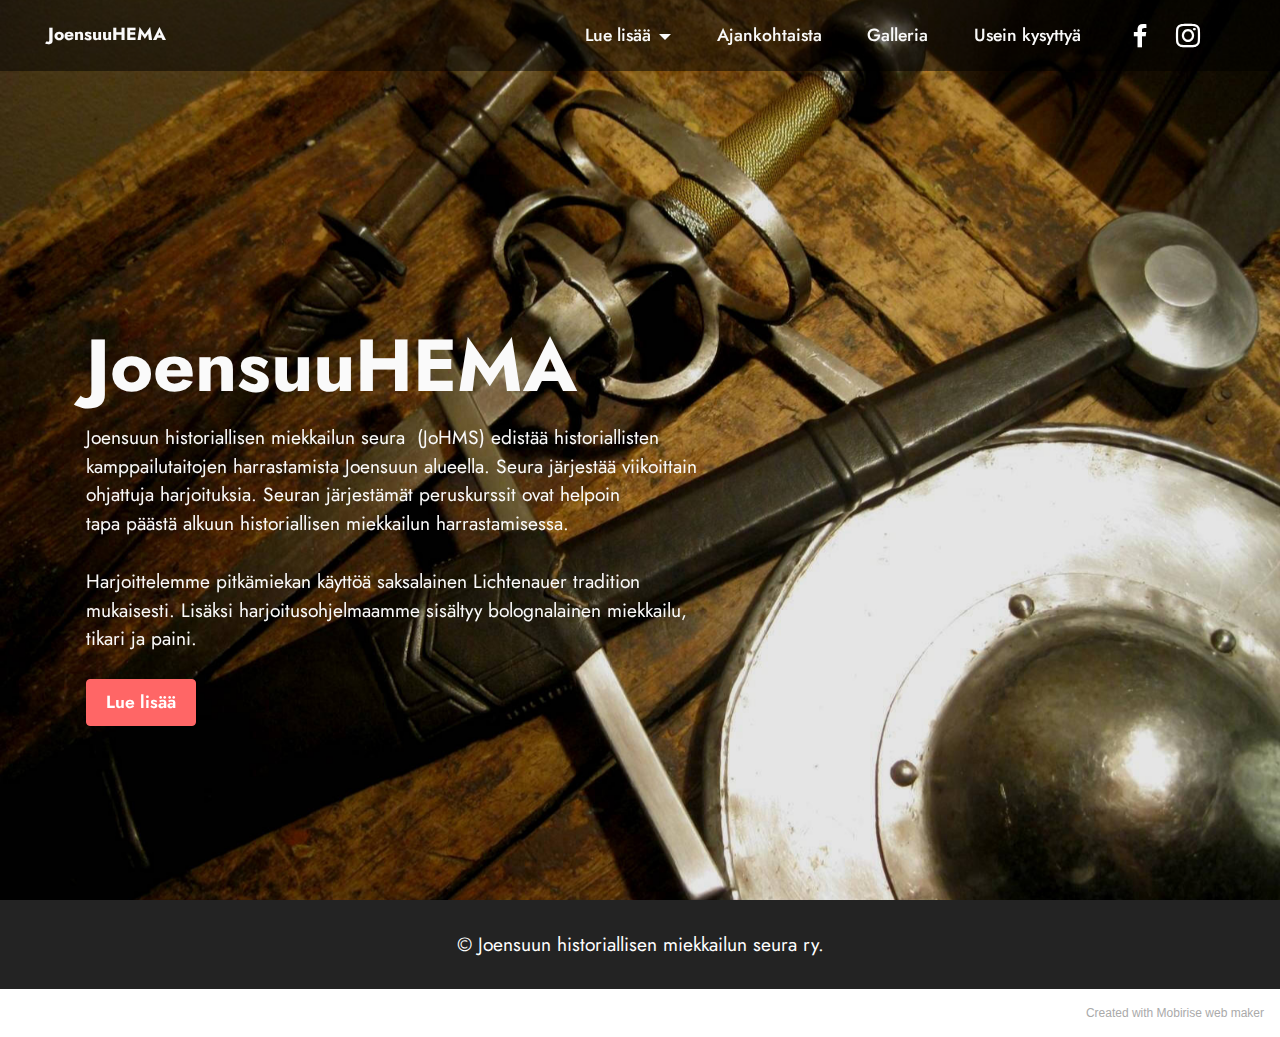
==== commit b77fa4f4: "Add files via upload" ====
--- a/index.html
+++ b/index.html
@@ -6,11 +6,11 @@
   <meta http-equiv="X-UA-Compatible" content="IE=edge">
   <meta name="generator" content="Mobirise v5.2.0, mobirise.com">
   <meta name="viewport" content="width=device-width, initial-scale=1, minimum-scale=1">
-  <link rel="shortcut icon" href="assets/images/logo.png" type="image/x-icon">
+  <link rel="shortcut icon" href="assets/images/favicon.ico" type="image/x-icon">
   <meta name="description" content="">
   
   
-  <title>Home</title>
+  <title>Koti</title>
   <link rel="stylesheet" href="assets/tether/tether.min.css">
   <link rel="stylesheet" href="assets/bootstrap/css/bootstrap.min.css">
   <link rel="stylesheet" href="assets/bootstrap/css/bootstrap-grid.min.css">
@@ -96,9 +96,9 @@
             </div>
         </div>
     </div>
-</section><section style="background-color: #fff; font-family: -apple-system, BlinkMacSystemFont, 'Segoe UI', 'Roboto', 'Helvetica Neue', Arial, sans-serif; color:#aaa; font-size:12px; padding: 0; align-items: center; display: flex;"><a href="https://mobirise.site/w" style="flex: 1 1; height: 3rem; padding-left: 1rem;"></a><p style="flex: 0 0 auto; margin:0; padding-right:1rem;">Made with Mobirise <a href="https://mobirise.site/j" style="color:#aaa;">web</a> builder</p></section><script src="assets/web/assets/jquery/jquery.min.js"></script>  <script src="assets/popper/popper.min.js"></script>  <script src="assets/tether/tether.min.js"></script>  <script src="assets/bootstrap/js/bootstrap.min.js"></script>  <script src="assets/web/assets/cookies-alert-plugin/cookies-alert-core.js"></script>  <script src="assets/web/assets/cookies-alert-plugin/cookies-alert-script.js"></script>  <script src="assets/smoothscroll/smooth-scroll.js"></script>  <script src="assets/dropdown/js/nav-dropdown.js"></script>  <script src="assets/dropdown/js/navbar-dropdown.js"></script>  <script src="assets/touchswipe/jquery.touch-swipe.min.js"></script>  <script src="assets/parallax/jarallax.min.js"></script>  <script src="assets/theme/js/script.js"></script>  
+</section><section style="background-color: #fff; font-family: -apple-system, BlinkMacSystemFont, 'Segoe UI', 'Roboto', 'Helvetica Neue', Arial, sans-serif; color:#aaa; font-size:12px; padding: 0; align-items: center; display: flex;"><a href="https://mobirise.site/y" style="flex: 1 1; height: 3rem; padding-left: 1rem;"></a><p style="flex: 0 0 auto; margin:0; padding-right:1rem;">Created with Mobirise <a href="https://mobirise.site/j" style="color:#aaa;">web</a> maker</p></section><script src="assets/web/assets/jquery/jquery.min.js"></script>  <script src="assets/popper/popper.min.js"></script>  <script src="assets/tether/tether.min.js"></script>  <script src="assets/bootstrap/js/bootstrap.min.js"></script>  <script src="assets/web/assets/cookies-alert-plugin/cookies-alert-core.js"></script>  <script src="assets/web/assets/cookies-alert-plugin/cookies-alert-script.js"></script>  <script src="assets/smoothscroll/smooth-scroll.js"></script>  <script src="assets/dropdown/js/nav-dropdown.js"></script>  <script src="assets/dropdown/js/navbar-dropdown.js"></script>  <script src="assets/touchswipe/jquery.touch-swipe.min.js"></script>  <script src="assets/parallax/jarallax.min.js"></script>  <script src="assets/theme/js/script.js"></script>  
   
   
-<input name="cookieData" type="hidden" data-cookie-customDialogSelector='null' data-cookie-colorText='#424a4d' data-cookie-colorBg='rgba(234, 239, 241, 0.99)' data-cookie-textButton='Agree' data-cookie-colorButton='' data-cookie-colorLink='#424a4d' data-cookie-underlineLink='true' data-cookie-text="We use cookies to give you the best experience. Read our <a href='privacy.html'>cookie policy</a>.">
+<input name="cookieData" type="hidden" data-cookie-customDialogSelector='null' data-cookie-colorText='#424a4d' data-cookie-colorBg='rgba(234, 239, 241, 0.99)' data-cookie-textButton='Hyväksy' data-cookie-colorButton='' data-cookie-colorLink='#424a4d' data-cookie-underlineLink='true' data-cookie-text="Tämä sivusto käyttää evästeitä toiminnan sujuvoittamiseksi.">
   </body>
 </html>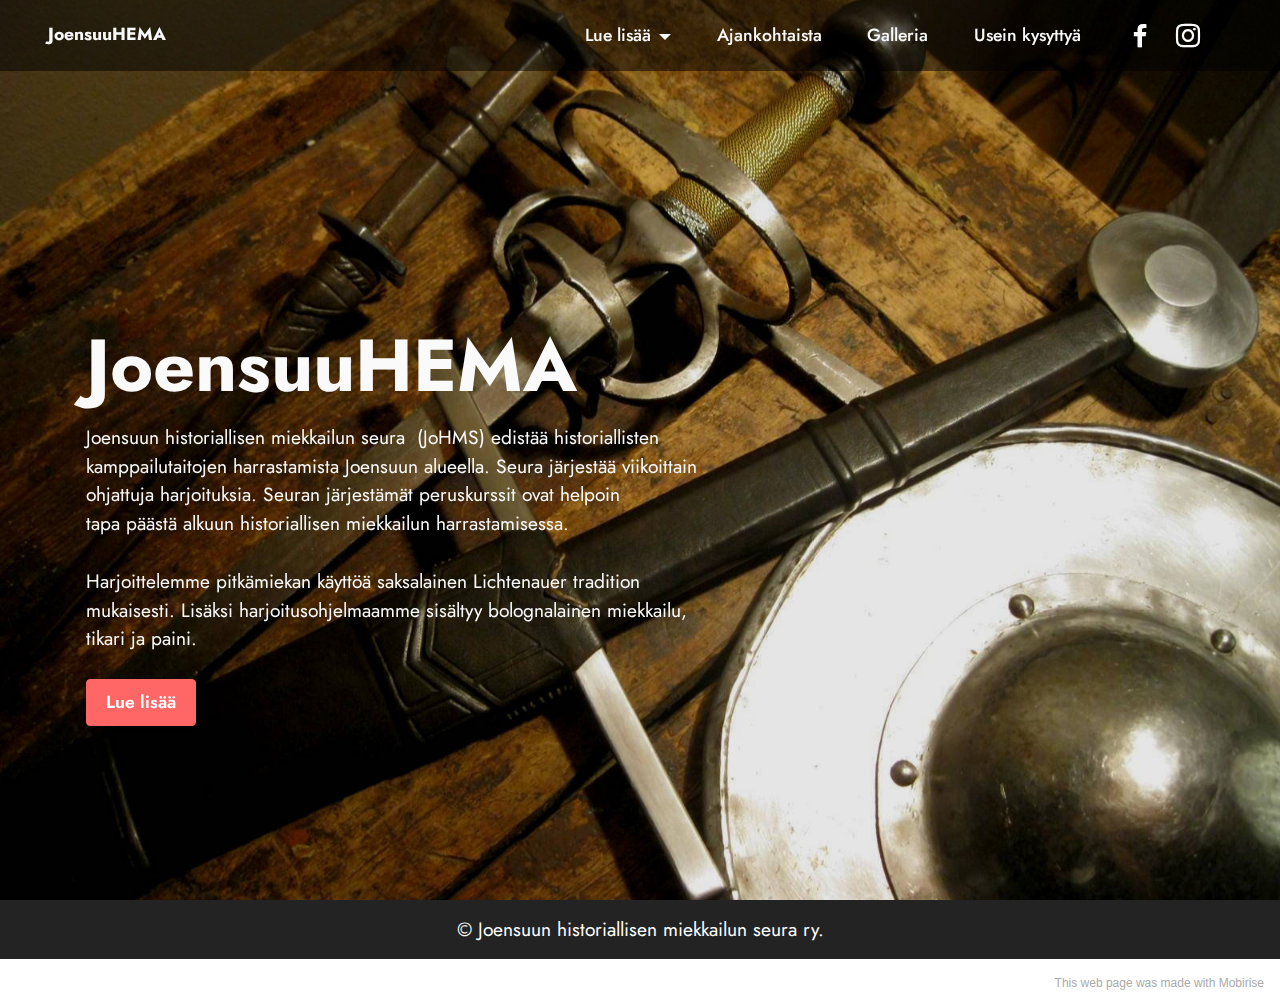
==== commit 610d3657: "Päivitys työkoneelta" ====
--- a/index.html
+++ b/index.html
@@ -96,9 +96,10 @@
             </div>
         </div>
     </div>
-</section><section style="background-color: #fff; font-family: -apple-system, BlinkMacSystemFont, 'Segoe UI', 'Roboto', 'Helvetica Neue', Arial, sans-serif; color:#aaa; font-size:12px; padding: 0; align-items: center; display: flex;"><a href="https://mobirise.site/y" style="flex: 1 1; height: 3rem; padding-left: 1rem;"></a><p style="flex: 0 0 auto; margin:0; padding-right:1rem;">Created with Mobirise <a href="https://mobirise.site/j" style="color:#aaa;">web</a> maker</p></section><script src="assets/web/assets/jquery/jquery.min.js"></script>  <script src="assets/popper/popper.min.js"></script>  <script src="assets/tether/tether.min.js"></script>  <script src="assets/bootstrap/js/bootstrap.min.js"></script>  <script src="assets/web/assets/cookies-alert-plugin/cookies-alert-core.js"></script>  <script src="assets/web/assets/cookies-alert-plugin/cookies-alert-script.js"></script>  <script src="assets/smoothscroll/smooth-scroll.js"></script>  <script src="assets/dropdown/js/nav-dropdown.js"></script>  <script src="assets/dropdown/js/navbar-dropdown.js"></script>  <script src="assets/touchswipe/jquery.touch-swipe.min.js"></script>  <script src="assets/parallax/jarallax.min.js"></script>  <script src="assets/theme/js/script.js"></script>  
+</section><section style="background-color: #fff; font-family: -apple-system, BlinkMacSystemFont, 'Segoe UI', 'Roboto', 'Helvetica Neue', Arial, sans-serif; color:#aaa; font-size:12px; padding: 0; align-items: center; display: flex;"><a href="https://mobirise.site/b" style="flex: 1 1; height: 3rem; padding-left: 1rem;"></a><p style="flex: 0 0 auto; margin:0; padding-right:1rem;">This <a href="https://mobirise.site/e" style="color:#aaa;">web page</a> was made with Mobirise</p></section><script src="assets/web/assets/jquery/jquery.min.js"></script>  <script src="assets/popper/popper.min.js"></script>  <script src="assets/tether/tether.min.js"></script>  <script src="assets/bootstrap/js/bootstrap.min.js"></script>  <script src="assets/web/assets/cookies-alert-plugin/cookies-alert-core.js"></script>  <script src="assets/web/assets/cookies-alert-plugin/cookies-alert-script.js"></script>  <script src="assets/smoothscroll/smooth-scroll.js"></script>  <script src="assets/dropdown/js/nav-dropdown.js"></script>  <script src="assets/dropdown/js/navbar-dropdown.js"></script>  <script src="assets/touchswipe/jquery.touch-swipe.min.js"></script>  <script src="assets/parallax/jarallax.min.js"></script>  <script src="assets/theme/js/script.js"></script>  
   
   
 <input name="cookieData" type="hidden" data-cookie-customDialogSelector='null' data-cookie-colorText='#424a4d' data-cookie-colorBg='rgba(234, 239, 241, 0.99)' data-cookie-textButton='Hyväksy' data-cookie-colorButton='' data-cookie-colorLink='#424a4d' data-cookie-underlineLink='true' data-cookie-text="Tämä sivusto käyttää evästeitä toiminnan sujuvoittamiseksi.">
+   <div id="scrollToTop" class="scrollToTop mbr-arrow-up"><a style="text-align: center;"><i class="mbr-arrow-up-icon mbr-arrow-up-icon-cm cm-icon cm-icon-smallarrow-up"></i></a></div>
   </body>
 </html>--- a/assets/mobirise/css/mbr-additional.css
+++ b/assets/mobirise/css/mbr-additional.css
@@ -588,9 +588,6 @@
   color: #ffffff;
 }
 /* Scroll to top button*/
-.scrollToTop_wraper {
-  display: none;
-}
 .form-control {
   font-family: 'Jost', sans-serif;
   font-size: 1.1rem;
@@ -961,7 +958,7 @@
   width: 30px;
   height: 2px;
   border-right: 5px;
-  background-color: #000000;
+  background-color: #ffffff;
 }
 .cid-siMtjg2NMk button.navbar-toggler .hamburger span:nth-child(1) {
   top: 0;
@@ -1043,8 +1040,8 @@
   color: #fafafa;
 }
 .cid-siNSGOagMr {
-  padding-top: 30px;
-  padding-bottom: 30px;
+  padding-top: 15px;
+  padding-bottom: 15px;
   background-color: #232323;
 }
 .cid-siR550BB0f {
@@ -1320,7 +1317,7 @@
   width: 30px;
   height: 2px;
   border-right: 5px;
-  background-color: #000000;
+  background-color: #ffffff;
 }
 .cid-siR550BB0f button.navbar-toggler .hamburger span:nth-child(1) {
   top: 0;
@@ -1408,8 +1405,8 @@
   color: #ff6666;
 }
 .cid-siR551RE8R {
-  padding-top: 30px;
-  padding-bottom: 30px;
+  padding-top: 15px;
+  padding-bottom: 15px;
   background-color: #232323;
 }
 .cid-siRbWTLrAU {
@@ -1685,7 +1682,7 @@
   width: 30px;
   height: 2px;
   border-right: 5px;
-  background-color: #000000;
+  background-color: #ffffff;
 }
 .cid-siRbWTLrAU button.navbar-toggler .hamburger span:nth-child(1) {
   top: 0;
@@ -1819,8 +1816,8 @@
   text-align: left;
 }
 .cid-siRbWVctpJ {
-  padding-top: 30px;
-  padding-bottom: 30px;
+  padding-top: 15px;
+  padding-bottom: 15px;
   background-color: #232323;
 }
 .cid-siNSjnFFhs {
@@ -2096,7 +2093,7 @@
   width: 30px;
   height: 2px;
   border-right: 5px;
-  background-color: #000000;
+  background-color: #ffffff;
 }
 .cid-siNSjnFFhs button.navbar-toggler .hamburger span:nth-child(1) {
   top: 0;
@@ -2178,8 +2175,8 @@
   color: #fafafa;
 }
 .cid-siNSGOagMr {
-  padding-top: 30px;
-  padding-bottom: 30px;
+  padding-top: 15px;
+  padding-bottom: 15px;
   background-color: #232323;
 }
 .cid-siNSjnFFhs {
@@ -2455,7 +2452,7 @@
   width: 30px;
   height: 2px;
   border-right: 5px;
-  background-color: #000000;
+  background-color: #ffffff;
 }
 .cid-siNSjnFFhs button.navbar-toggler .hamburger span:nth-child(1) {
   top: 0;
@@ -2655,8 +2652,8 @@
   }
 }
 .cid-siNSGOagMr {
-  padding-top: 30px;
-  padding-bottom: 30px;
+  padding-top: 15px;
+  padding-bottom: 15px;
   background-color: #232323;
 }
 .cid-siMtjg2NMk {
@@ -2932,7 +2929,7 @@
   width: 30px;
   height: 2px;
   border-right: 5px;
-  background-color: #000000;
+  background-color: #ffffff;
 }
 .cid-siMtjg2NMk button.navbar-toggler .hamburger span:nth-child(1) {
   top: 0;
@@ -3049,7 +3046,7 @@
   color: #ffffff;
 }
 .cid-siNSGOagMr {
-  padding-top: 30px;
-  padding-bottom: 30px;
+  padding-top: 15px;
+  padding-bottom: 15px;
   background-color: #232323;
 }
--- a/assets/mobirise/css/mbr-additional.css
+++ b/assets/mobirise/css/mbr-additional.css
@@ -588,9 +588,6 @@
   color: #ffffff;
 }
 /* Scroll to top button*/
-.scrollToTop_wraper {
-  display: none;
-}
 .form-control {
   font-family: 'Jost', sans-serif;
   font-size: 1.1rem;
@@ -961,7 +958,7 @@
   width: 30px;
   height: 2px;
   border-right: 5px;
-  background-color: #000000;
+  background-color: #ffffff;
 }
 .cid-siMtjg2NMk button.navbar-toggler .hamburger span:nth-child(1) {
   top: 0;
@@ -1043,8 +1040,8 @@
   color: #fafafa;
 }
 .cid-siNSGOagMr {
-  padding-top: 30px;
-  padding-bottom: 30px;
+  padding-top: 15px;
+  padding-bottom: 15px;
   background-color: #232323;
 }
 .cid-siR550BB0f {
@@ -1320,7 +1317,7 @@
   width: 30px;
   height: 2px;
   border-right: 5px;
-  background-color: #000000;
+  background-color: #ffffff;
 }
 .cid-siR550BB0f button.navbar-toggler .hamburger span:nth-child(1) {
   top: 0;
@@ -1408,8 +1405,8 @@
   color: #ff6666;
 }
 .cid-siR551RE8R {
-  padding-top: 30px;
-  padding-bottom: 30px;
+  padding-top: 15px;
+  padding-bottom: 15px;
   background-color: #232323;
 }
 .cid-siRbWTLrAU {
@@ -1685,7 +1682,7 @@
   width: 30px;
   height: 2px;
   border-right: 5px;
-  background-color: #000000;
+  background-color: #ffffff;
 }
 .cid-siRbWTLrAU button.navbar-toggler .hamburger span:nth-child(1) {
   top: 0;
@@ -1819,8 +1816,8 @@
   text-align: left;
 }
 .cid-siRbWVctpJ {
-  padding-top: 30px;
-  padding-bottom: 30px;
+  padding-top: 15px;
+  padding-bottom: 15px;
   background-color: #232323;
 }
 .cid-siNSjnFFhs {
@@ -2096,7 +2093,7 @@
   width: 30px;
   height: 2px;
   border-right: 5px;
-  background-color: #000000;
+  background-color: #ffffff;
 }
 .cid-siNSjnFFhs button.navbar-toggler .hamburger span:nth-child(1) {
   top: 0;
@@ -2178,8 +2175,8 @@
   color: #fafafa;
 }
 .cid-siNSGOagMr {
-  padding-top: 30px;
-  padding-bottom: 30px;
+  padding-top: 15px;
+  padding-bottom: 15px;
   background-color: #232323;
 }
 .cid-siNSjnFFhs {
@@ -2455,7 +2452,7 @@
   width: 30px;
   height: 2px;
   border-right: 5px;
-  background-color: #000000;
+  background-color: #ffffff;
 }
 .cid-siNSjnFFhs button.navbar-toggler .hamburger span:nth-child(1) {
   top: 0;
@@ -2655,8 +2652,8 @@
   }
 }
 .cid-siNSGOagMr {
-  padding-top: 30px;
-  padding-bottom: 30px;
+  padding-top: 15px;
+  padding-bottom: 15px;
   background-color: #232323;
 }
 .cid-siMtjg2NMk {
@@ -2932,7 +2929,7 @@
   width: 30px;
   height: 2px;
   border-right: 5px;
-  background-color: #000000;
+  background-color: #ffffff;
 }
 .cid-siMtjg2NMk button.navbar-toggler .hamburger span:nth-child(1) {
   top: 0;
@@ -3049,7 +3046,7 @@
   color: #ffffff;
 }
 .cid-siNSGOagMr {
-  padding-top: 30px;
-  padding-bottom: 30px;
+  padding-top: 15px;
+  padding-bottom: 15px;
   background-color: #232323;
 }
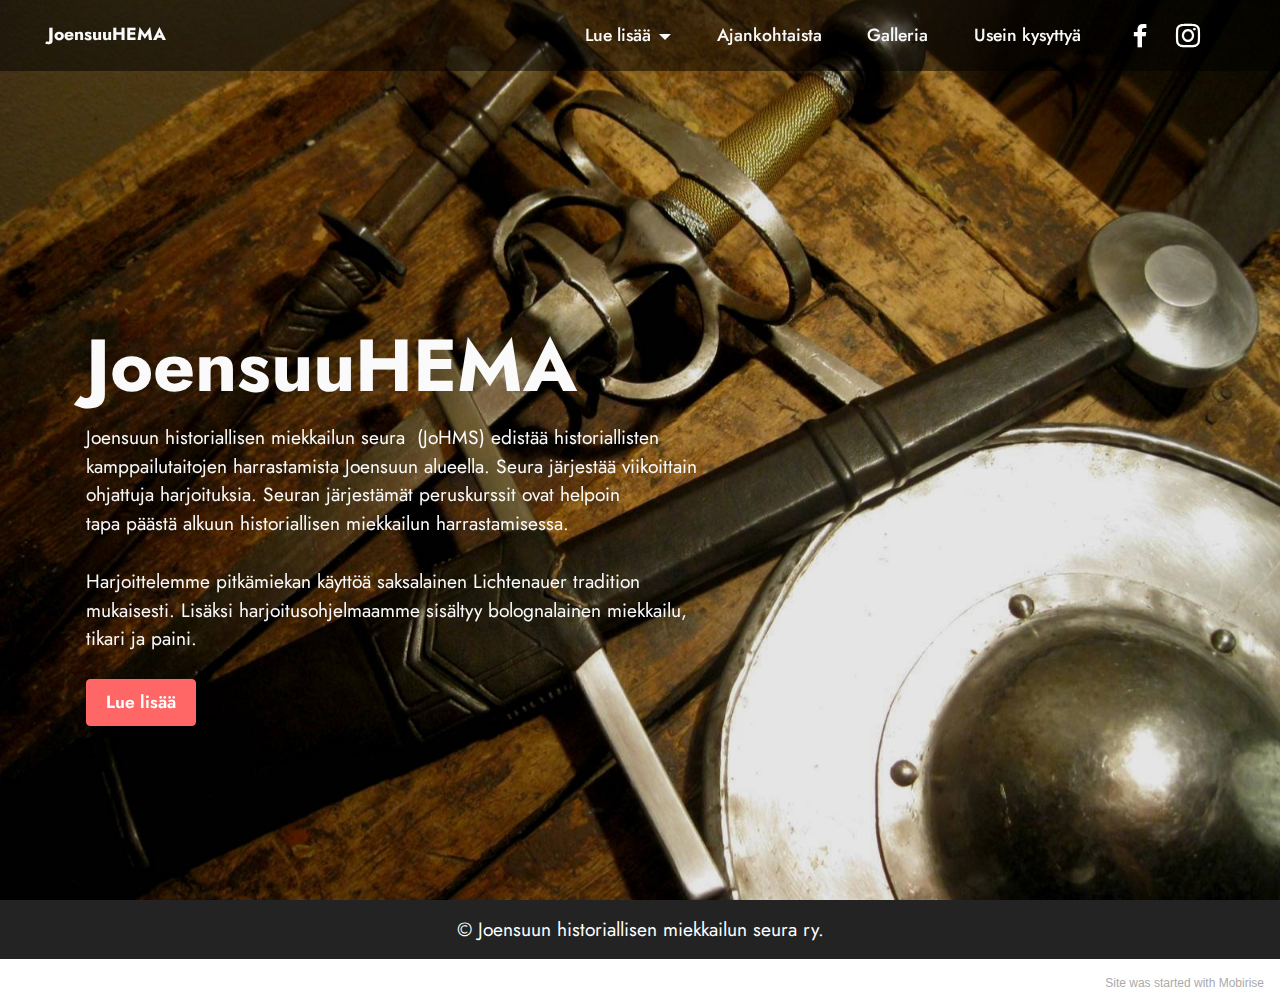
==== commit 8b3021f5: "Add files via upload" ====
--- a/index.html
+++ b/index.html
@@ -96,7 +96,7 @@
             </div>
         </div>
     </div>
-</section><section style="background-color: #fff; font-family: -apple-system, BlinkMacSystemFont, 'Segoe UI', 'Roboto', 'Helvetica Neue', Arial, sans-serif; color:#aaa; font-size:12px; padding: 0; align-items: center; display: flex;"><a href="https://mobirise.site/b" style="flex: 1 1; height: 3rem; padding-left: 1rem;"></a><p style="flex: 0 0 auto; margin:0; padding-right:1rem;">This <a href="https://mobirise.site/e" style="color:#aaa;">web page</a> was made with Mobirise</p></section><script src="assets/web/assets/jquery/jquery.min.js"></script>  <script src="assets/popper/popper.min.js"></script>  <script src="assets/tether/tether.min.js"></script>  <script src="assets/bootstrap/js/bootstrap.min.js"></script>  <script src="assets/web/assets/cookies-alert-plugin/cookies-alert-core.js"></script>  <script src="assets/web/assets/cookies-alert-plugin/cookies-alert-script.js"></script>  <script src="assets/smoothscroll/smooth-scroll.js"></script>  <script src="assets/dropdown/js/nav-dropdown.js"></script>  <script src="assets/dropdown/js/navbar-dropdown.js"></script>  <script src="assets/touchswipe/jquery.touch-swipe.min.js"></script>  <script src="assets/parallax/jarallax.min.js"></script>  <script src="assets/theme/js/script.js"></script>  
+</section><section style="background-color: #fff; font-family: -apple-system, BlinkMacSystemFont, 'Segoe UI', 'Roboto', 'Helvetica Neue', Arial, sans-serif; color:#aaa; font-size:12px; padding: 0; align-items: center; display: flex;"><a href="https://mobirise.site/f" style="flex: 1 1; height: 3rem; padding-left: 1rem;"></a><p style="flex: 0 0 auto; margin:0; padding-right:1rem;">Site was <a href="https://mobirise.site/h" style="color:#aaa;">started with</a> Mobirise</p></section><script src="assets/web/assets/jquery/jquery.min.js"></script>  <script src="assets/popper/popper.min.js"></script>  <script src="assets/tether/tether.min.js"></script>  <script src="assets/bootstrap/js/bootstrap.min.js"></script>  <script src="assets/web/assets/cookies-alert-plugin/cookies-alert-core.js"></script>  <script src="assets/web/assets/cookies-alert-plugin/cookies-alert-script.js"></script>  <script src="assets/smoothscroll/smooth-scroll.js"></script>  <script src="assets/dropdown/js/nav-dropdown.js"></script>  <script src="assets/dropdown/js/navbar-dropdown.js"></script>  <script src="assets/touchswipe/jquery.touch-swipe.min.js"></script>  <script src="assets/parallax/jarallax.min.js"></script>  <script src="assets/theme/js/script.js"></script>  
   
   
 <input name="cookieData" type="hidden" data-cookie-customDialogSelector='null' data-cookie-colorText='#424a4d' data-cookie-colorBg='rgba(234, 239, 241, 0.99)' data-cookie-textButton='Hyväksy' data-cookie-colorButton='' data-cookie-colorLink='#424a4d' data-cookie-underlineLink='true' data-cookie-text="Tämä sivusto käyttää evästeitä toiminnan sujuvoittamiseksi.">
